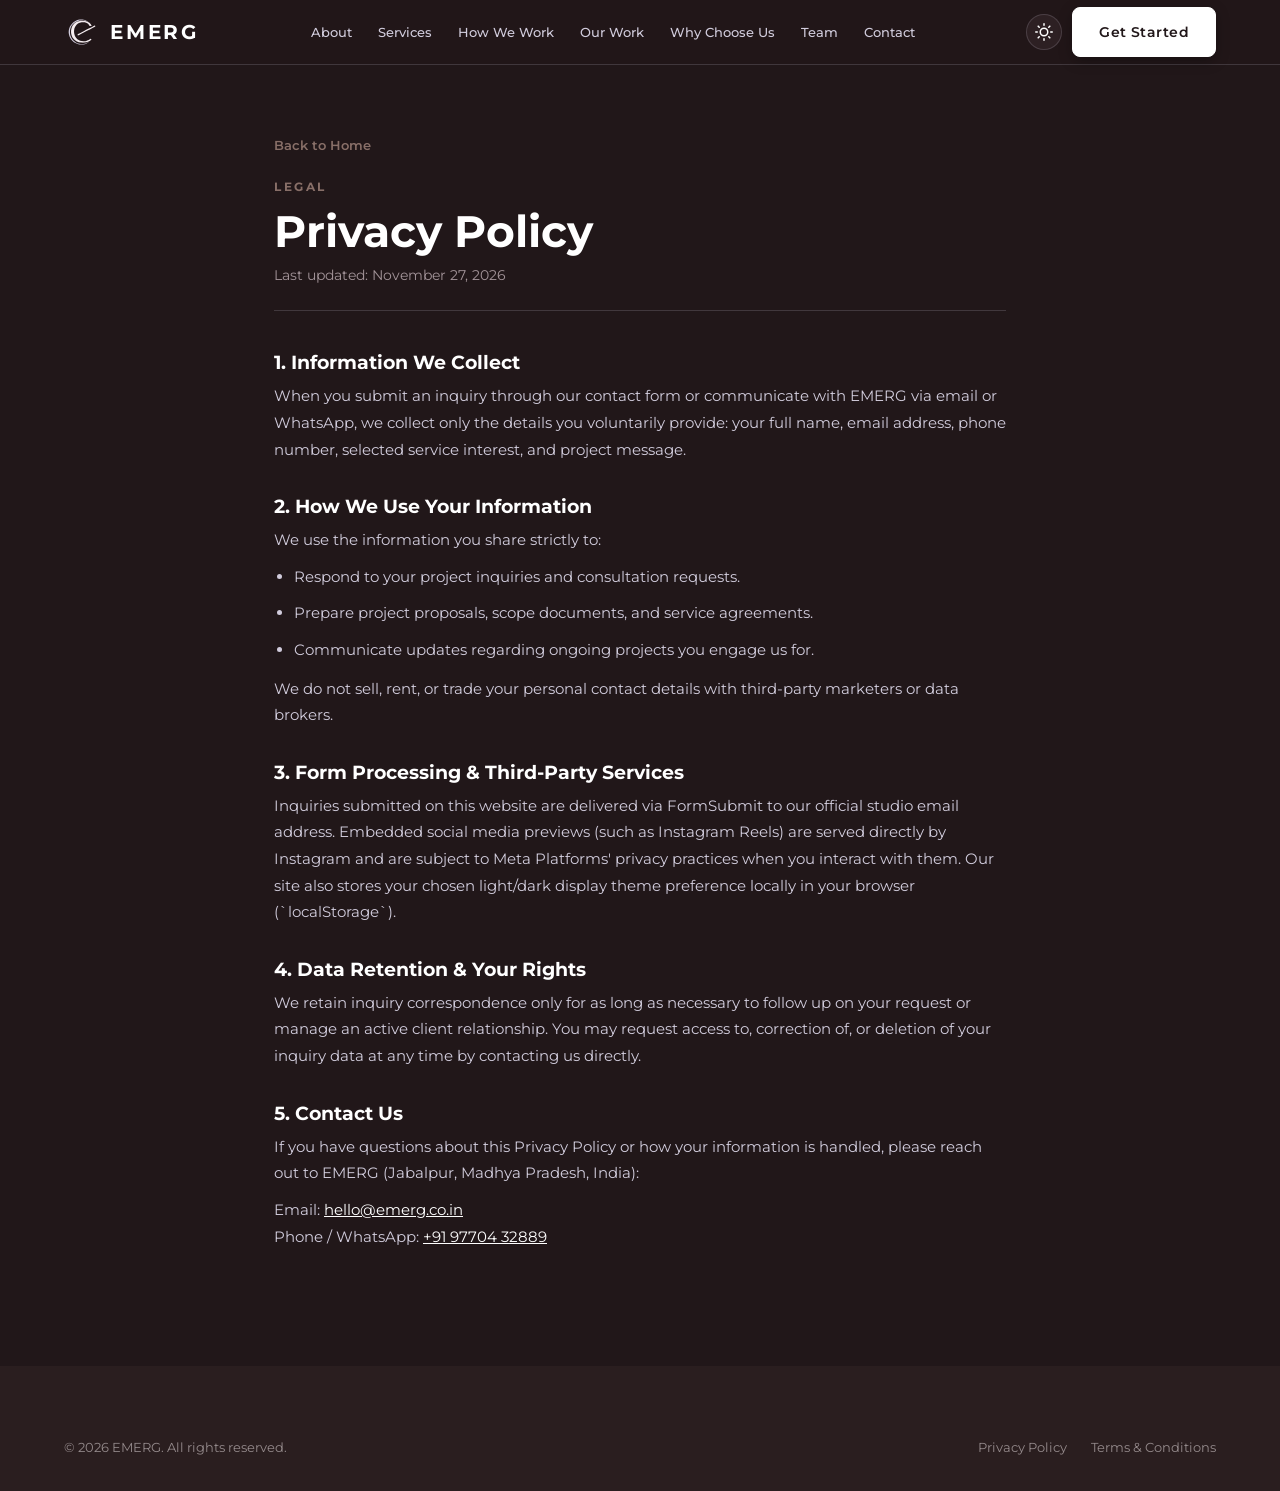
==== public/privacy-policy.html @ 99ad4703 "Initial commit from v0 V0-Chat-Id: gDBLKp4DsGs" ====
<!doctype html>
<html lang="en" data-theme="dark">
  <head>
    <meta charset="UTF-8" />
    <meta name="viewport" content="width=device-width, initial-scale=1.0" />
    <title>Privacy Policy | EMERG</title>
    <meta
      name="description"
      content="Privacy Policy for EMERG Digital Marketing, Web Development, and AI Automation Studio."
    />
    <link rel="icon" href="favicon.ico" sizes="any" />
    <link rel="icon" href="assets/favicon.svg" type="image/svg+xml" />
    <link rel="icon" type="image/png" sizes="32x32" href="assets/favicon-32.png" />
    <link rel="icon" type="image/png" sizes="16x16" href="assets/favicon-16.png" />
    <link rel="apple-touch-icon" sizes="180x180" href="assets/apple-touch-icon.png" />
    <link rel="manifest" href="assets/site.webmanifest" />
    <link rel="preconnect" href="https://fonts.googleapis.com" />
    <link rel="preconnect" href="https://fonts.gstatic.com" crossorigin />
    <link
      href="https://fonts.googleapis.com/css2?family=Montserrat:ital,wght@0,300;0,400;0,500;0,600;0,700;0,800;0,900;1,400&display=swap"
      rel="stylesheet"
    />
    <link rel="stylesheet" href="styles.css" />
  </head>
  <body>
    <header id="navbar" role="banner">
      <div class="container">
        <nav class="nav-inner" aria-label="Main navigation">
          <a href="index.html" class="nav-logo" aria-label="EMERG Home">
            <img
              src="assets/monogram-dark.svg"
              alt="EMERG Monogram"
              class="logo-monogram-img"
              width="38"
              height="38"
            />
            <span class="logo-text">EMERG</span>
          </a>

          <ul class="nav-links" role="list">
            <li><a href="index.html#about" class="nav-link">About</a></li>
            <li><a href="index.html#services" class="nav-link">Services</a></li>
            <li><a href="index.html#how-we-work" class="nav-link">How We Work</a></li>
            <li><a href="index.html#work" class="nav-link">Our Work</a></li>
            <li><a href="index.html#why-us" class="nav-link">Why Choose Us</a></li>
            <li><a href="index.html#team" class="nav-link">Team</a></li>
            <li><a href="index.html#contact" class="nav-link">Contact</a></li>
          </ul>

          <div class="nav-actions">
            <button
              class="theme-toggle"
              id="themeToggle"
              aria-label="Switch theme"
              title="Toggle theme"
            >
              <svg class="icon-sun" width="18" height="18" viewBox="0 0 24 24" fill="none" stroke="currentColor" stroke-width="2" stroke-linecap="round" stroke-linejoin="round" aria-hidden="true">
                <circle cx="12" cy="12" r="5" />
                <line x1="12" y1="1" x2="12" y2="3" />
                <line x1="12" y1="21" x2="12" y2="23" />
                <line x1="4.22" y1="4.22" x2="5.64" y2="5.64" />
                <line x1="18.36" y1="18.36" x2="19.78" y2="19.78" />
                <line x1="1" y1="12" x2="3" y2="12" />
                <line x1="21" y1="12" x2="23" y2="12" />
                <line x1="4.22" y1="19.78" x2="5.64" y2="18.36" />
                <line x1="18.36" y1="5.64" x2="19.78" y2="4.22" />
              </svg>
              <svg class="icon-moon" width="18" height="18" viewBox="0 0 24 24" fill="none" stroke="currentColor" stroke-width="2" stroke-linecap="round" stroke-linejoin="round" aria-hidden="true">
                <path d="M21 12.79A9 9 0 1 1 11.21 3 7 7 0 0 0 21 12.79z" />
              </svg>
            </button>
            <a href="index.html#contact" class="btn btn-primary" id="nav-cta">Get Started</a>
            <button class="hamburger" id="hamburger" aria-label="Open navigation menu" aria-expanded="false" aria-controls="mobileNav">
              <span></span><span></span><span></span>
            </button>
          </div>
        </nav>
      </div>
    </header>

    <div class="mobile-nav" id="mobileNav" role="dialog" aria-label="Mobile navigation" aria-modal="true">
      <ul class="mobile-nav-links" role="list">
        <li><a href="index.html#about" class="mobile-nav-link">About</a></li>
        <li><a href="index.html#services" class="mobile-nav-link">Services</a></li>
        <li><a href="index.html#how-we-work" class="mobile-nav-link">How We Work</a></li>
        <li><a href="index.html#work" class="mobile-nav-link">Our Work</a></li>
        <li><a href="index.html#why-us" class="mobile-nav-link">Why Choose Us</a></li>
        <li><a href="index.html#team" class="mobile-nav-link">Team</a></li>
        <li><a href="index.html#contact" class="mobile-nav-link">Contact</a></li>
      </ul>
      <a href="index.html#contact" class="btn btn-primary" style="width: 100%; justify-content: center">Get Started</a>
    </div>

    <main id="main-content" class="legal-page">
      <div class="container legal-container">
        <a href="index.html" class="legal-back-link">Back to Home</a>
        <p class="eyebrow">Legal</p>
        <h1 class="legal-title">Privacy Policy</h1>
        <p class="legal-updated">Last updated: November 27, 2026</p>

        <section class="legal-section">
          <h2>1. Information We Collect</h2>
          <p>
            When you submit an inquiry through our contact form or communicate with EMERG via email or WhatsApp, we collect only the details you voluntarily provide: your full name, email address, phone number, selected service interest, and project message.
          </p>
        </section>

        <section class="legal-section">
          <h2>2. How We Use Your Information</h2>
          <p>We use the information you share strictly to:</p>
          <ul>
            <li>Respond to your project inquiries and consultation requests.</li>
            <li>Prepare project proposals, scope documents, and service agreements.</li>
            <li>Communicate updates regarding ongoing projects you engage us for.</li>
          </ul>
          <p>We do not sell, rent, or trade your personal contact details with third-party marketers or data brokers.</p>
        </section>

        <section class="legal-section">
          <h2>3. Form Processing &amp; Third-Party Services</h2>
          <p>
            Inquiries submitted on this website are delivered via FormSubmit to our official studio email address. Embedded social media previews (such as Instagram Reels) are served directly by Instagram and are subject to Meta Platforms' privacy practices when you interact with them. Our site also stores your chosen light/dark display theme preference locally in your browser (`localStorage`).
          </p>
        </section>

        <section class="legal-section">
          <h2>4. Data Retention &amp; Your Rights</h2>
          <p>
            We retain inquiry correspondence only for as long as necessary to follow up on your request or manage an active client relationship. You may request access to, correction of, or deletion of your inquiry data at any time by contacting us directly.
          </p>
        </section>

        <section class="legal-section">
          <h2>5. Contact Us</h2>
          <p>
            If you have questions about this Privacy Policy or how your information is handled, please reach out to EMERG (Jabalpur, Madhya Pradesh, India):
          </p>
          <p>
            Email: <a href="mailto:hello@emerg.co.in">hello@emerg.co.in</a><br />
            Phone / WhatsApp: <a href="https://wa.me/919770432889" target="_blank" rel="noopener noreferrer">+91 97704 32889</a>
          </p>
        </section>
      </div>
    </main>

    <footer role="contentinfo">
      <div class="container">
        <div class="footer-bottom" style="border-top: none; padding-top: 0;">
          <p class="footer-copyright">&copy; 2026 EMERG. All rights reserved.</p>
          <nav class="footer-legal" aria-label="Legal links">
            <a href="privacy-policy.html">Privacy Policy</a>
            <a href="terms-and-conditions.html">Terms &amp; Conditions</a>
          </nav>
        </div>
      </div>
    </footer>

    <script src="script.js"></script>
  </body>
</html>
---- public/styles.css ----
/* ============================================================
   EMERG - Unfold Possibilities | styles.css
   ============================================================ */

/* ---- Google Fonts ---- */
@import url('https://fonts.googleapis.com/css2?family=Montserrat:ital,wght@0,300;0,400;0,500;0,600;0,700;0,800;0,900;1,300;1,400;1,500;1,600;1,700;1,800;1,900&display=swap');

/* ============================================================
   CSS CUSTOM PROPERTIES - BRAND COLOR SYSTEM
   Midnight Aubergine: #3D2C2E
   Warm Slate:         #886F68
   Deep Slate:         #424C55
   Lilac Mist Accent:  #D1CCDC
   ============================================================ */
:root,
[data-theme="dark"] {
  --font-family:      'Montserrat', sans-serif;
  --bg-primary:       #211719;
  --bg-secondary:     #2D2023;
  --bg-card:          #3D2C2E;
  --bg-card-hover:    #4A373A;
  --text-primary:     #FFFFFF;
  --text-secondary:   #D1CCDC;
  --text-muted:       #A39499;
  --accent-primary:   #D1CCDC;
  --accent-btn-text:  #3D2C2E;
  --accent-secondary: #886F68;
  --lavender:         #D1CCDC;
  --border-subtle:    rgba(209, 204, 220, 0.18);
  --border-strong:    rgba(209, 204, 220, 0.35);
  --shadow-sm:        0 4px 16px rgba(0, 0, 0, 0.35);
  --shadow-md:        0 12px 36px rgba(0, 0, 0, 0.45);
  --shadow-lg:        0 24px 64px rgba(0, 0, 0, 0.55);
  --nav-bg:           rgba(33, 23, 25, 0.94);
  --overlay:          rgba(18, 12, 14, 0.85);
  color-scheme: dark;
}

[data-theme="light"] {
  --font-family:      'Montserrat', sans-serif;
  --bg-primary:       #FFFFFF;
  --bg-secondary:     #F6F4F5;
  --bg-card:          #FFFFFF;
  --bg-card-hover:    #FAF8F9;
  --text-primary:     #3D2C2E;
  --text-secondary:   #424C55;
  --text-muted:       #886F68;
  --accent-primary:   #3D2C2E;
  --accent-btn-text:  #FFFFFF;
  --accent-secondary: #886F68;
  --lavender:         #D1CCDC;
  --border-subtle:    rgba(61, 44, 46, 0.14);
  --border-strong:    rgba(61, 44, 46, 0.28);
  --shadow-sm:        0 4px 14px rgba(61, 44, 46, 0.06);
  --shadow-md:        0 12px 32px rgba(61, 44, 46, 0.1);
  --shadow-lg:        0 24px 60px rgba(61, 44, 46, 0.14);
  --nav-bg:           rgba(255, 255, 255, 0.94);
  --overlay:          rgba(61, 44, 46, 0.72);
  color-scheme: light;
}

/* ============================================================
   RESET & BASE
   ============================================================ */
*, *::before, *::after {
  margin: 0;
  padding: 0;
  box-sizing: border-box;
}

html {
  scroll-behavior: smooth;
  font-size: 16px;
  -webkit-text-size-adjust: 100%;
}

body {
  font-family: 'Montserrat', sans-serif;
  background-color: var(--bg-primary);
  color: var(--text-primary);
  line-height: 1.6;
  transition: background-color 0.3s ease, color 0.3s ease;
  overflow-x: hidden;
}

/* Universal transition for theme swap */
*, *::before, *::after {
  transition: background-color 0.3s ease, border-color 0.3s ease, box-shadow 0.3s ease;
}

/* Don't transition transform/opacity (breaks animations) */
.card, .nav-link, .btn, img {
  transition: background-color 0.3s ease, border-color 0.3s ease,
              box-shadow 0.3s ease, color 0.3s ease,
              transform 0.3s ease, opacity 0.3s ease;
}

a {
  color: inherit;
  text-decoration: none;
}

ul, ol { list-style: none; }
img { display: block; width: 100%; height: auto; }

button, input, textarea, select {
  cursor: pointer;
  font-family: 'Montserrat', sans-serif;
  border: none;
  background: none;
}

:focus-visible {
  outline: 2px solid var(--accent-secondary);
  outline-offset: 3px;
  border-radius: 4px;
}

/* ============================================================
   TYPOGRAPHY
   ============================================================ */
.font-display {
  font-family: 'Montserrat', sans-serif;
}

h1, h2, h3 {
  font-family: 'Montserrat', sans-serif;
  line-height: 1.15;
  font-weight: 700;
}

h4, h5, h6 {
  font-family: 'Montserrat', sans-serif;
  font-weight: 600;
}

.eyebrow {
  font-family: 'Montserrat', sans-serif;
  font-size: 0.72rem;
  font-weight: 700;
  letter-spacing: 0.22em;
  text-transform: uppercase;
  color: var(--accent-secondary);
}

/* Solid Accent Text Utility (No Purple Gradients) */
.gradient-text {
  color: var(--accent-secondary);
  display: inline;
}

[data-theme="dark"] .gradient-text {
  color: var(--accent-primary);
}

.section-title {
  font-size: clamp(2rem, 3.8vw, 3rem);
  font-weight: 700;
  line-height: 1.2;
  letter-spacing: -0.015em;
  color: var(--text-primary);
}

/* ============================================================
   LAYOUT UTILITIES
   ============================================================ */
.container {
  width: 100%;
  max-width: 1200px;
  margin: 0 auto;
  padding: 0 24px;
}

.section-pad {
  padding: 100px 0;
}

.grid-2 { display: grid; grid-template-columns: 1fr 1fr; gap: 60px; align-items: center; }
.grid-4 { display: grid; grid-template-columns: repeat(4, 1fr); gap: 28px; }
.grid-3 { display: grid; grid-template-columns: repeat(3, 1fr); gap: 28px; }
.grid-2-col { display: grid; grid-template-columns: repeat(2, 1fr); gap: 28px; }

.text-center { text-align: center; }

/* ============================================================
   APPLE-STYLE SPRING REVEALS & SMOOTH SCROLL MARGIN
   ============================================================ */
section[id] {
  scroll-margin-top: 76px;
}

.reveal {
  opacity: 0;
  transform: translate3d(0, 22px, 0) scale(0.985);
  transition: opacity 0.65s cubic-bezier(0.16, 1, 0.3, 1),
              transform 0.72s cubic-bezier(0.16, 1, 0.3, 1);
  will-change: opacity, transform;
}

.reveal.visible {
  opacity: 1;
  transform: translate3d(0, 0, 0) scale(1);
}

.reveal-delay-1 { transition-delay: 0.06s; }
.reveal-delay-2 { transition-delay: 0.12s; }
.reveal-delay-3 { transition-delay: 0.18s; }
.reveal-delay-4 { transition-delay: 0.24s; }

/* ============================================================
   BUTTONS - CRISP ARCHITECTURAL RECTANGLES (NO PILLS / NO GRADIENTS)
   ============================================================ */
.btn {
  display: inline-flex;
  align-items: center;
  gap: 10px;
  padding: 13px 26px;
  border-radius: 8px;
  font-family: 'Montserrat', sans-serif;
  font-size: 0.875rem;
  font-weight: 600;
  letter-spacing: 0.03em;
  cursor: pointer;
  transition: background-color 0.2s ease, border-color 0.2s ease, color 0.2s ease, box-shadow 0.2s ease;
  white-space: nowrap;
  position: relative;
}

.btn-primary {
  background-color: #3D2C2E;
  color: #FFFFFF;
  border: 1.5px solid #3D2C2E;
  box-shadow: 0 4px 12px rgba(61, 44, 46, 0.18);
}

.btn-primary:hover {
  background-color: #543E40;
  border-color: #543E40;
  box-shadow: 0 6px 16px rgba(61, 44, 46, 0.24);
}

[data-theme="dark"] .btn-primary {
  background-color: #FFFFFF;
  color: #211719;
  border: 1.5px solid #FFFFFF;
  box-shadow: 0 4px 14px rgba(0, 0, 0, 0.28);
}

[data-theme="dark"] .btn-primary:hover {
  background-color: #E7E3EC;
  border-color: #E7E3EC;
}

.btn-outline {
  background: transparent;
  color: var(--text-primary);
  border: 1.5px solid var(--border-strong);
}

.btn-outline:hover {
  background: var(--bg-card);
  border-color: var(--accent-primary);
  color: var(--text-primary);
}

.btn-ghost {
  background: transparent;
  color: var(--text-primary);
  border: none;
  padding: 10px 20px;
  border-radius: 8px;
}

.btn-ghost:hover {
  background: var(--border-subtle);
}

/* ============================================================
   NAVIGATION
   ============================================================ */
#navbar {
  position: fixed;
  top: 0;
  left: 0;
  right: 0;
  z-index: 1000;
  background: var(--nav-bg);
  backdrop-filter: blur(22px) saturate(160%);
  -webkit-backdrop-filter: blur(22px) saturate(160%);
  border-bottom: 1px solid var(--border-subtle);
  transition: background 0.35s cubic-bezier(0.16, 1, 0.3, 1), box-shadow 0.35s ease, border-color 0.35s ease;
}

#navbar.scrolled {
  box-shadow: var(--shadow-sm);
}

.nav-inner {
  display: flex;
  align-items: center;
  justify-content: space-between;
  height: 64px;
  transition: height 0.3s ease;
}

#navbar.scrolled .nav-inner {
  height: 56px;
}

/* Logo */
.nav-logo {
  display: flex;
  align-items: center;
  gap: 10px;
  text-decoration: none;
  color: var(--text-primary);
  transition: opacity 0.2s ease;
}

.nav-logo:hover {
  opacity: 0.88;
}

.logo-monogram-img {
  width: 36px;
  height: 36px;
  flex-shrink: 0;
  display: block;
  object-fit: contain;
  transition: transform 0.3s ease;
}

.nav-logo:hover .logo-monogram-img {
  transform: scale(1.05);
}

.logo-text {
  font-family: 'Montserrat', sans-serif;
  font-size: 1.25rem;
  font-weight: 700;
  letter-spacing: 0.14em;
  color: var(--text-primary);
  line-height: 1;
  text-transform: uppercase;
}

/* Nav Links */
.nav-links {
  display: flex;
  align-items: center;
  gap: 2px;
}

.nav-link {
  font-size: 0.825rem;
  font-weight: 500;
  color: var(--text-secondary);
  padding: 6px 12px;
  border-radius: 6px;
  position: relative;
  transition: color 0.2s ease;
}

.nav-link::after {
  content: '';
  position: absolute;
  bottom: 2px;
  left: 12px;
  right: 12px;
  height: 1.5px;
  background: var(--accent-secondary);
  transform: scaleX(0);
  transition: transform 0.3s ease;
  transform-origin: left;
}

.nav-link:hover,
.nav-link.active {
  color: var(--text-primary);
}

.nav-link:hover::after,
.nav-link.active::after {
  transform: scaleX(1);
}

/* Nav Actions */
.nav-actions {
  display: flex;
  align-items: center;
  gap: 10px;
}

/* Theme Toggle */
.theme-toggle {
  width: 36px;
  height: 36px;
  border-radius: 50%;
  display: flex;
  align-items: center;
  justify-content: center;
  background: var(--bg-secondary);
  border: 1px solid var(--border-subtle);
  cursor: pointer;
  transition: all 0.3s ease;
  color: var(--text-primary);
  flex-shrink: 0;
}

.theme-toggle:hover {
  background: var(--accent-secondary);
  color: #F5EDF0;
  border-color: var(--accent-secondary);
  transform: rotate(20deg);
}

.theme-toggle svg {
  transition: transform 0.3s ease, opacity 0.3s ease;
}

.icon-sun { display: none; }
.icon-moon { display: block; }

[data-theme="dark"] .icon-sun { display: block; }
[data-theme="dark"] .icon-moon { display: none; }

/* Hamburger */
.hamburger {
  display: none;
  flex-direction: column;
  gap: 5px;
  width: 36px;
  height: 36px;
  align-items: center;
  justify-content: center;
  border-radius: 8px;
  background: none;
  border: none;
  cursor: pointer;
  padding: 4px;
}

.hamburger span {
  display: block;
  width: 22px;
  height: 2px;
  background: var(--text-primary);
  border-radius: 2px;
  transition: all 0.3s ease;
  transform-origin: center;
}

.hamburger.open span:nth-child(1) {
  transform: translateY(7px) rotate(45deg);
}
.hamburger.open span:nth-child(2) {
  opacity: 0;
  transform: scaleX(0);
}
.hamburger.open span:nth-child(3) {
  transform: translateY(-7px) rotate(-45deg);
}

/* Mobile Nav Drawer */
.mobile-nav {
  display: none;
  position: fixed;
  top: 72px;
  left: 0;
  right: 0;
  background: var(--bg-primary);
  border-bottom: 1px solid var(--border-subtle);
  padding: 24px;
  z-index: 999;
  transform: translateY(-10px);
  opacity: 0;
  pointer-events: none;
  transition: all 0.3s ease;
  box-shadow: var(--shadow-md);
}

.mobile-nav.open {
  opacity: 1;
  transform: translateY(0);
  pointer-events: all;
}

.mobile-nav-links {
  display: flex;
  flex-direction: column;
  gap: 4px;
  margin-bottom: 20px;
}

.mobile-nav-link {
  font-size: 1rem;
  font-weight: 500;
  color: var(--text-secondary);
  padding: 12px 16px;
  border-radius: 8px;
  display: block;
  transition: all 0.2s ease;
}

.mobile-nav-link:hover {
  background: var(--bg-secondary);
  color: var(--text-primary);
}

/* ============================================================
   HERO SECTION (RESTORED TO ICONIC SPLIT LAYOUT)
   ============================================================ */
:root {
  --hero-grad-x: 94%;
  --hero-grad-y: 90%;
  --hero-border-blur: 16px;
  --hero-vignette-spread: 54px;
}

#hero {
  min-height: calc(100svh - 64px);
  display: flex;
  align-items: center;
  padding: 100px 0 60px;
  position: relative;
  overflow: hidden;
  background-color: var(--bg-primary);
}

#hero .container {
  max-width: 1280px;
  position: relative;
  z-index: 2;
}

.hero-layout {
  display: grid;
  grid-template-columns: 1fr 1.15fr;
  gap: 48px;
  align-items: center;
  position: relative;
  z-index: 2;
}

.hero-content {
  display: flex;
  flex-direction: column;
  align-items: flex-start;
  text-align: left;
  gap: 20px;
}

.hero-eyebrow {
  display: inline-flex;
  align-items: center;
  justify-content: flex-start;
  gap: 10px;
  flex-wrap: wrap;
}

.eyebrow-pill {
  display: inline-flex;
  align-items: center;
  gap: 8px;
  padding: 6px 12px;
  background: var(--bg-card);
  border: 1px solid var(--border-subtle);
  border-radius: 6px;
  font-size: 0.72rem;
  font-weight: 700;
  letter-spacing: 0.12em;
  text-transform: uppercase;
  color: var(--text-primary);
}

/* Hero Headline */
.hero-headline {
  font-size: clamp(2.1rem, 3.6vw, 3.3rem);
  font-weight: 700;
  color: var(--text-primary);
  line-height: 1.16;
  letter-spacing: -0.015em;
}

.hero-subheadline {
  font-size: 1.02rem;
  color: var(--text-secondary);
  line-height: 1.7;
  max-width: 580px;
}

.hero-pillars {
  display: flex;
  gap: 10px;
  flex-wrap: wrap;
}

.hero-pillar-tag {
  font-size: 0.78rem;
  font-weight: 600;
  letter-spacing: 0.04em;
  padding: 6px 12px;
  border-radius: 6px;
  border: 1px solid var(--border-subtle);
  color: var(--text-secondary);
  background: var(--bg-card);
  transition: border-color 0.2s ease, color 0.2s ease;
}

.hero-pillar-tag:hover {
  border-color: var(--accent-secondary);
  color: var(--accent-secondary);
}

.hero-ctas {
  display: flex;
  gap: 16px;
  align-items: center;
  flex-wrap: wrap;
  margin-top: 6px;
}

/* Hero Visual Photo with Optical Blurred Border & Flexible Ambient Glow */
.hero-visual {
  position: relative;
  width: 100%;
}

.hero-photo-wrap {
  position: relative;
  border-radius: 32px;
  overflow: visible;
  border: none;
  aspect-ratio: 16 / 10;
  width: 100%;
  max-width: 740px;
  margin: 0 auto;
  background: transparent;
  isolation: isolate;
}

.hero-photo-ambient-blur {
  position: absolute;
  inset: -14px;
  border-radius: 42px;
  background: radial-gradient(
    ellipse var(--hero-grad-x) var(--hero-grad-y) at 50% 50%,
    rgba(136, 111, 104, 0.45) 0%,
    rgba(209, 204, 220, 0.3) 45%,
    rgba(61, 44, 46, 0.25) 70%,
    transparent 100%
  );
  filter: blur(32px);
  z-index: 0;
  pointer-events: none;
  opacity: 0.85;
  transition: opacity 0.5s ease, transform 0.5s ease;
}

[data-theme="dark"] .hero-photo-ambient-blur {
  background: radial-gradient(
    ellipse var(--hero-grad-x) var(--hero-grad-y) at 50% 50%,
    rgba(209, 204, 220, 0.25) 0%,
    rgba(136, 111, 104, 0.42) 50%,
    rgba(61, 44, 46, 0.7) 80%,
    transparent 100%
  );
  opacity: 0.95;
}

.hero-photo {
  position: relative;
  z-index: 1;
  display: block;
  width: 100%;
  height: 100%;
  object-fit: cover;
  object-position: center;
  border-radius: 28px;
  transition: transform 0.7s cubic-bezier(0.2, 0.8, 0.2, 1);
  -webkit-mask-image: radial-gradient(
    ellipse var(--hero-grad-x) var(--hero-grad-y) at 50% 50%,
    #000 64%,
    rgba(0, 0, 0, 0.82) 76%,
    rgba(0, 0, 0, 0.25) 90%,
    transparent 100%
  );
  mask-image: radial-gradient(
    ellipse var(--hero-grad-x) var(--hero-grad-y) at 50% 50%,
    #000 64%,
    rgba(0, 0, 0, 0.82) 76%,
    rgba(0, 0, 0, 0.25) 90%,
    transparent 100%
  );
}

.hero-photo-blur-border {
  position: absolute;
  inset: 0;
  border-radius: 28px;
  z-index: 2;
  pointer-events: none;
  backdrop-filter: blur(var(--hero-border-blur));
  -webkit-backdrop-filter: blur(var(--hero-border-blur));
  -webkit-mask-image: radial-gradient(
    ellipse var(--hero-grad-x) var(--hero-grad-y) at 50% 50%,
    transparent 55%,
    rgba(0, 0, 0, 0.6) 76%,
    #000 100%
  );
  mask-image: radial-gradient(
    ellipse var(--hero-grad-x) var(--hero-grad-y) at 50% 50%,
    transparent 55%,
    rgba(0, 0, 0, 0.6) 76%,
    #000 100%
  );
  box-shadow: inset 0 0 var(--hero-vignette-spread) 22px var(--bg-primary);
  transition: box-shadow 0.4s ease;
}

.hero-photo-wrap:hover .hero-photo {
  transform: scale(1.03);
}

.hero-photo-wrap:hover .hero-photo-ambient-blur {
  opacity: 1;
  transform: scale(1.04);
}

/* ============================================================
   STUDIO GALLERY CAROUSEL (Real Photos from assets/)
   ============================================================ */
.gallery-carousel-section {
  padding: 64px 0 80px;
  background: var(--bg-secondary);
  border-top: 1px solid var(--border-subtle);
  border-bottom: 1px solid var(--border-subtle);
  position: relative;
  overflow: hidden;
}

.gallery-carousel-wrap {
  position: relative;
  max-width: 1400px;
  margin: 0 auto;
  padding: 0 32px;
  display: flex;
  align-items: center;
}

.gallery-track-container {
  overflow-x: auto;
  scroll-behavior: smooth;
  scroll-snap-type: x mandatory;
  -webkit-overflow-scrolling: touch;
  scrollbar-width: none;
  width: 100%;
  padding: 20px 0;
}

.gallery-track-container::-webkit-scrollbar {
  display: none;
}

.gallery-track {
  display: flex;
  gap: 24px;
  width: max-content;
  padding: 0 8px;
}

.gallery-slide {
  flex: 0 0 auto;
  width: clamp(280px, 34vw, 440px);
  scroll-snap-align: center;
}

.gallery-card {
  position: relative;
  aspect-ratio: 16 / 10;
  border-radius: 20px;
  overflow: hidden;
  background: var(--bg-card);
  border: 1px solid var(--border-subtle);
  box-shadow: var(--shadow-md);
  transition: transform 0.4s cubic-bezier(0.2, 0.8, 0.2, 1), box-shadow 0.4s ease, border-color 0.3s ease;
  cursor: pointer;
}

.gallery-card:hover {
  transform: translateY(-8px);
  box-shadow: var(--shadow-lg);
  border-color: var(--accent-secondary);
}

.gallery-img {
  width: 100%;
  height: 100%;
  object-fit: cover;
  object-position: center;
  display: block;
  transition: transform 0.6s cubic-bezier(0.2, 0.8, 0.2, 1);
}

.gallery-card:hover .gallery-img {
  transform: scale(1.06);
}

.gallery-card-overlay {
  position: absolute;
  inset: 0;
  background: linear-gradient(to top, rgba(33, 23, 25, 0.88) 0%, rgba(33, 23, 25, 0.25) 50%, transparent 100%);
  display: flex;
  flex-direction: column;
  justify-content: flex-end;
  padding: 24px;
  gap: 6px;
  transition: opacity 0.3s ease;
}

.gallery-badge {
  display: inline-block;
  align-self: flex-start;
  font-size: 0.68rem;
  font-weight: 700;
  letter-spacing: 0.12em;
  text-transform: uppercase;
  color: var(--lavender);
  background: rgba(33, 23, 25, 0.72);
  padding: 4px 10px;
  border-radius: 6px;
  border: 1px solid rgba(209, 204, 220, 0.25);
  backdrop-filter: blur(8px);
}

.gallery-card-title {
  font-size: 1.15rem;
  font-weight: 700;
  color: #FFFFFF;
  line-height: 1.3;
  margin: 0;
}

.gallery-nav-btn {
  position: absolute;
  top: 50%;
  transform: translateY(-50%);
  z-index: 10;
  width: 46px;
  height: 46px;
  border-radius: 50%;
  background: var(--bg-card);
  border: 1px solid var(--border-subtle);
  color: var(--text-primary);
  display: flex;
  align-items: center;
  justify-content: center;
  cursor: pointer;
  box-shadow: var(--shadow-md);
  transition: all 0.3s ease;
}

.gallery-nav-btn:hover {
  background: var(--accent-secondary);
  color: #FFFFFF;
  border-color: var(--accent-secondary);
  transform: translateY(-50%) scale(1.08);
}

.gallery-prev { left: 8px; }
.gallery-next { right: 8px; }

.gallery-dots {
  display: flex;
  align-items: center;
  justify-content: center;
  gap: 10px;
  margin-top: 24px;
}

.gallery-dot {
  width: 10px;
  height: 10px;
  border-radius: 50%;
  background: var(--border-subtle);
  border: none;
  padding: 0;
  cursor: pointer;
  transition: all 0.3s ease;
}

.gallery-dot.active {
  width: 28px;
  border-radius: 10px;
  background: var(--accent-secondary);
}

/* ============================================================
   SECTION HEADERS
   ============================================================ */
.section-header {
  margin-bottom: 64px;
}

.section-header .eyebrow { margin-bottom: 12px; }

.section-title {
  font-size: clamp(2.2rem, 4vw, 3.5rem);
  font-weight: 600;
  color: var(--text-primary);
  line-height: 1.1;
  letter-spacing: -0.02em;
}

.section-subtitle {
  margin-top: 16px;
  font-size: 1rem;
  color: var(--text-secondary);
  line-height: 1.7;
  max-width: 560px;
}

.section-header.text-center .section-subtitle {
  margin-left: auto;
  margin-right: auto;
}

/* ============================================================
   ABOUT SECTION
   ============================================================ */
#about {
  background: var(--bg-secondary);
}

.about-layout {
  display: grid;
  grid-template-columns: 1fr 1fr;
  gap: 80px;
  align-items: start;
}

.about-story {
  display: flex;
  flex-direction: column;
  gap: 24px;
}

.about-story p {
  font-size: 1.0625rem;
  color: var(--text-secondary);
  line-height: 1.8;
}

.about-story .lead {
  font-family: 'Montserrat', sans-serif;
  font-size: 1.5rem;
  font-weight: 500;
  color: var(--text-primary);
  line-height: 1.4;
}

.about-quote {
  margin-top: 8px;
  padding: 24px 28px;
  border-left: 3px solid var(--accent-secondary);
  background: var(--bg-card);
  border-radius: 0 12px 12px 0;
}

.about-quote blockquote {
  font-family: 'Montserrat', sans-serif;
  font-size: 1.25rem;
  font-weight: 500;
  font-style: italic;
  color: var(--text-primary);
  line-height: 1.5;
}

.about-quote cite {
  display: block;
  margin-top: 8px;
  font-size: 0.8rem;
  font-weight: 600;
  color: var(--accent-secondary);
  letter-spacing: 0.08em;
  font-style: normal;
  text-transform: uppercase;
}

.pillars-grid {
  display: grid;
  grid-template-columns: 1fr 1fr;
  gap: 20px;
}

.pillar-card {
  background: var(--bg-card);
  border: 1px solid var(--border-subtle);
  border-radius: 16px;
  padding: 28px;
  position: relative;
  overflow: hidden;
  transition: transform 0.3s ease, box-shadow 0.3s ease;
}

.pillar-card::before {
  content: '';
  position: absolute;
  top: 0;
  left: 0;
  right: 0;
  height: 2px;
  background: linear-gradient(90deg, var(--accent-secondary), transparent);
  opacity: 0;
  transition: opacity 0.3s ease;
}

.pillar-card:hover {
  transform: translateY(-4px);
  box-shadow: var(--shadow-md);
}

.pillar-card:hover::before { opacity: 1; }

.pillar-number {
  font-family: 'Montserrat', sans-serif;
  font-size: 3rem;
  font-weight: 700;
  color: var(--border-subtle);
  line-height: 1;
  margin-bottom: 8px;
}

.pillar-name {
  font-family: 'Montserrat', sans-serif;
  font-size: 1.5rem;
  font-weight: 600;
  color: var(--text-primary);
  margin-bottom: 8px;
}

.pillar-desc {
  font-size: 0.875rem;
  color: var(--text-secondary);
  line-height: 1.6;
}

/* ============================================================
   SERVICES SECTION
   ============================================================ */
#services {
  background: var(--bg-primary);
}

.services-grid {
  display: grid;
  grid-template-columns: repeat(2, 1fr);
  gap: 28px;
}

.service-card {
  background: var(--bg-card);
  border: 1px solid var(--border-subtle);
  border-radius: 20px;
  padding: 40px;
  display: flex;
  flex-direction: column;
  gap: 20px;
  position: relative;
  overflow: hidden;
  transition: transform 0.3s ease, box-shadow 0.3s ease;
  cursor: default;
}

.service-card::after {
  content: '';
  position: absolute;
  bottom: 0;
  left: 0;
  right: 0;
  height: 0;
  background: linear-gradient(to top, rgba(136, 111, 104, 0.06), transparent);
  transition: height 0.4s ease;
}

.service-card:hover {
  transform: translateY(-6px);
  box-shadow: var(--shadow-lg);
}

.service-card:hover::after { height: 100%; }

.service-icon-wrap {
  width: 56px;
  height: 56px;
  border-radius: 14px;
  background: var(--bg-secondary);
  border: 1px solid var(--border-subtle);
  display: flex;
  align-items: center;
  justify-content: center;
  transition: background 0.3s ease, transform 0.3s ease;
}

.service-card:hover .service-icon-wrap {
  background: var(--accent-secondary);
  transform: scale(1.05) rotate(-3deg);
}

.service-card:hover .service-icon-wrap svg {
  stroke: #F5EDF0;
}

.service-icon-wrap svg {
  width: 26px;
  height: 26px;
  stroke: var(--accent-secondary);
  fill: none;
  stroke-width: 1.8;
  stroke-linecap: round;
  stroke-linejoin: round;
  transition: stroke 0.3s ease;
}

.service-name {
  font-family: 'Montserrat', sans-serif;
  font-size: 1.75rem;
  font-weight: 600;
  color: var(--text-primary);
  line-height: 1.2;
}

.service-desc {
  font-size: 0.9375rem;
  color: var(--text-secondary);
  line-height: 1.7;
}

.service-deliverables {
  display: flex;
  flex-direction: column;
  gap: 8px;
  margin-top: 4px;
}

.deliverable {
  display: flex;
  align-items: center;
  gap: 10px;
  font-size: 0.84rem;
  color: var(--text-secondary);
  font-weight: 500;
}

.deliverable::before {
  content: '';
  width: 5px;
  height: 5px;
  border-radius: 50%;
  background: var(--accent-secondary);
  flex-shrink: 0;
}

/* ============================================================
   HOW WE WORK + OUR APPROACH
   ============================================================ */
#how-we-work {
  background: var(--bg-primary);
  position: relative;
}

/* 5 Steps Grid */
.steps-grid {
  display: grid;
  grid-template-columns: repeat(5, 1fr);
  gap: 20px;
  margin-bottom: 32px;
}

.step-card {
  background: var(--bg-card);
  border: 1px solid var(--border-subtle);
  border-radius: 20px;
  padding: 32px 24px;
  display: flex;
  flex-direction: column;
  gap: 14px;
  position: relative;
  transition: transform 0.3s ease, box-shadow 0.3s ease, border-color 0.3s ease;
}

.step-card:hover {
  transform: translateY(-6px);
  box-shadow: var(--shadow-md);
  border-color: var(--accent-secondary);
}

.step-num {
  font-family: 'Montserrat', sans-serif;
  font-size: 0.95rem;
  font-weight: 700;
  letter-spacing: 0.1em;
  color: var(--accent-secondary);
  display: inline-flex;
  align-items: center;
  justify-content: center;
  width: 42px;
  height: 42px;
  border-radius: 12px;
  background: rgba(209, 204, 220, 0.25);
  border: 1px solid var(--border-subtle);
  margin-bottom: 4px;
}

[data-theme="dark"] .step-num {
  background: rgba(209, 204, 220, 0.1);
  color: var(--accent-primary);
}

.step-title {
  font-family: 'Montserrat', sans-serif;
  font-size: 1.55rem;
  font-weight: 600;
  color: var(--text-primary);
  line-height: 1.2;
  margin: 0;
}

.step-desc {
  font-size: 0.88rem;
  line-height: 1.65;
  color: var(--text-secondary);
  margin: 0;
}

/* Result Tagline Banner */
.steps-tagline {
  display: flex;
  align-items: center;
  justify-content: center;
  gap: 16px;
  font-family: 'Montserrat', sans-serif;
  font-size: 0.92rem;
  letter-spacing: 0.18em;
  text-transform: uppercase;
  color: var(--accent-secondary);
  font-weight: 600;
  margin: 12px auto 80px;
  padding: 12px 24px;
  border-radius: 8px;
  background: var(--bg-secondary);
  border: 1px solid var(--border-subtle);
  width: fit-content;
}

[data-theme="dark"] .steps-tagline {
  background: rgba(66, 76, 85, 0.35);
  color: var(--accent-primary);
}

.tagline-dot {
  width: 5px;
  height: 5px;
  border-radius: 50%;
  background: var(--accent-secondary);
}

[data-theme="dark"] .tagline-dot {
  background: var(--accent-primary);
}

/* Part 2: Our Approach Wrapper */
.approach-wrapper {
  background: var(--bg-card);
  border: 1.5px solid var(--border-subtle);
  border-radius: 16px;
  padding: 64px 56px;
  box-shadow: var(--shadow-sm);
  position: relative;
  overflow: hidden;
}

.approach-wrapper::before {
  content: '';
  position: absolute;
  top: 0;
  left: 0;
  width: 100%;
  height: 3px;
  background: var(--accent-secondary);
}

.approach-grid {
  display: grid;
  grid-template-columns: 1fr 1.15fr;
  gap: 64px;
  align-items: center;
}

.approach-left {
  display: flex;
  flex-direction: column;
  align-items: flex-start;
}

.approach-title {
  font-family: 'Montserrat', sans-serif;
  font-size: clamp(2.1rem, 3.8vw, 3rem);
  line-height: 1.15;
  color: var(--text-primary);
  margin: 16px 0 28px;
  font-weight: 600;
}

.approach-location-badge {
  display: inline-flex;
  align-items: center;
  gap: 10px;
  padding: 10px 18px;
  border-radius: 6px;
  background: rgba(136, 111, 104, 0.1);
  border: 1px solid rgba(136, 111, 104, 0.3);
  color: var(--text-primary);
  font-size: 0.9rem;
  font-weight: 500;
  letter-spacing: 0.02em;
}

.approach-location-badge svg {
  color: var(--accent-secondary);
  flex-shrink: 0;
}

[data-theme="dark"] .approach-location-badge {
  background: rgba(209, 204, 220, 0.08);
  border-color: rgba(209, 204, 220, 0.2);
}

.approach-right {
  display: flex;
  flex-direction: column;
}

.approach-text {
  font-size: 1.02rem;
  line-height: 1.8;
  color: var(--text-secondary);
  margin-bottom: 16px;
}

.approach-callout {
  margin-top: 16px;
  padding: 22px 26px;
  border-left: 3.5px solid var(--accent-secondary);
  background: rgba(209, 204, 220, 0.18);
  border-radius: 0 16px 16px 0;
  display: flex;
  align-items: flex-start;
  gap: 14px;
}

[data-theme="dark"] .approach-callout {
  background: rgba(66, 76, 85, 0.35);
  border-left-color: var(--accent-primary);
}

.callout-quote-mark {
  font-family: 'Montserrat', sans-serif;
  font-size: 2.2rem;
  line-height: 1;
  color: var(--accent-secondary);
  font-style: italic;
  font-weight: 700;
}

[data-theme="dark"] .callout-quote-mark {
  color: var(--accent-primary);
}

.callout-statement {
  font-family: 'Montserrat', sans-serif;
  font-size: 1.35rem;
  font-style: italic;
  font-weight: 600;
  color: var(--text-primary);
  margin: 0;
  line-height: 1.45;
}

/* Responsive adjustments */
@media (max-width: 1080px) {
  .steps-grid {
    grid-template-columns: repeat(3, 1fr);
  }
  .approach-grid {
    grid-template-columns: 1fr;
    gap: 40px;
  }
}

@media (max-width: 768px) {
  .steps-grid {
    grid-template-columns: 1fr;
    gap: 16px;
  }
  .approach-wrapper {
    padding: 40px 28px;
    border-radius: 20px;
  }
  .steps-tagline {
    font-size: 0.8rem;
    padding: 10px 18px;
    letter-spacing: 0.1em;
  }
}

/* ============================================================
   WHY CHOOSE US + PORTFOLIO
   ============================================================ */
#why-us {
  background: var(--bg-secondary);
}

.why-grid {
  display: grid;
  grid-template-columns: repeat(2, 1fr);
  gap: 24px;
  margin-bottom: 100px;
}

.why-card {
  background: var(--bg-card);
  border: 1px solid var(--border-subtle);
  border-radius: 16px;
  padding: 32px;
  display: flex;
  gap: 20px;
  align-items: flex-start;
  transition: transform 0.3s ease, box-shadow 0.3s ease;
}

.why-card:hover {
  transform: translateY(-4px);
  box-shadow: var(--shadow-md);
}

.why-icon {
  width: 48px;
  height: 48px;
  border-radius: 12px;
  background: var(--bg-secondary);
  border: 1px solid var(--border-subtle);
  display: flex;
  align-items: center;
  justify-content: center;
  flex-shrink: 0;
}

.why-icon svg {
  width: 22px;
  height: 22px;
  stroke: var(--accent-secondary);
  fill: none;
  stroke-width: 1.8;
  stroke-linecap: round;
  stroke-linejoin: round;
}

.why-content h4 {
  font-size: 1rem;
  font-weight: 700;
  color: var(--text-primary);
  margin-bottom: 8px;
}

.why-content p {
  font-size: 0.875rem;
  color: var(--text-secondary);
  line-height: 1.65;
}

/* ---- Portfolio Sub-section ---- */
.portfolio-header {
  display: flex;
  align-items: flex-end;
  justify-content: space-between;
  margin-bottom: 36px;
  flex-wrap: wrap;
  gap: 20px;
}

.portfolio-title {
  font-size: clamp(2rem, 3.5vw, 3rem);
  font-weight: 600;
  color: var(--text-primary);
  line-height: 1.1;
}

/* Category Filters */
.portfolio-filters {
  display: flex;
  gap: 8px;
  flex-wrap: wrap;
}

.filter-btn {
  font-size: 0.8rem;
  font-weight: 600;
  letter-spacing: 0.04em;
  padding: 8px 18px;
  border-radius: 6px;
  border: 1.5px solid var(--border-subtle);
  background: transparent;
  color: var(--text-secondary);
  cursor: pointer;
  transition: all 0.2s ease;
}

.filter-btn:hover {
  border-color: var(--accent-secondary);
  color: var(--accent-secondary);
}

.filter-btn.active {
  background: var(--accent-primary);
  color: var(--accent-btn-text);
  border-color: var(--accent-primary);
}

/* ============================================================
   PORTFOLIO CARDS - STUDIO SHOWCASE PHOTOGRAPHY
   ============================================================ */
.portfolio-grid {
  display: grid;
  grid-template-columns: repeat(2, 1fr);
  gap: 32px;
}

.project-card {
  position: relative;
  min-height: 440px;
  border-radius: 24px;
  overflow: hidden;
  border: 1px solid var(--border-subtle);
  cursor: pointer;
  display: flex;
  flex-direction: column;
  transition: transform 0.4s cubic-bezier(0.2, 0.8, 0.2, 1), box-shadow 0.4s ease, border-color 0.3s ease;
  background: var(--bg-card);
  isolation: isolate;
}

.project-card.hidden {
  display: none;
}

.project-card:hover {
  transform: translateY(-8px);
  box-shadow: 0 24px 50px -12px rgba(61, 44, 46, 0.38);
  border-color: rgba(209, 204, 220, 0.6);
}

.project-card-bg-wrap {
  position: absolute;
  inset: 0;
  z-index: 0;
  overflow: hidden;
}

.project-card-bg-img {
  width: 100%;
  height: 100%;
  object-fit: cover;
  object-position: center;
  transition: transform 0.7s cubic-bezier(0.2, 0.8, 0.2, 1);
}

.project-card:hover .project-card-bg-img {
  transform: scale(1.06);
}

.project-card-scrim {
  position: absolute;
  inset: 0;
  background: linear-gradient(
    180deg,
    rgba(61, 44, 46, 0.32) 0%,
    rgba(61, 44, 46, 0.68) 45%,
    rgba(61, 44, 46, 0.95) 100%
  );
  transition: opacity 0.4s ease;
}

.project-card:hover .project-card-scrim {
  opacity: 0.92;
}

.project-card-inner {
  position: relative;
  z-index: 1;
  padding: 32px;
  display: flex;
  flex-direction: column;
  justify-content: space-between;
  height: 100%;
  min-height: 440px;
  gap: 28px;
}

.project-card-top {
  display: flex;
  align-items: center;
  justify-content: space-between;
}

.project-card .project-tag {
  display: inline-flex;
  align-items: center;
  gap: 8px;
  padding: 6px 12px;
  background: rgba(33, 23, 25, 0.72);
  border: 1px solid rgba(245, 237, 240, 0.3);
  border-radius: 6px;
  font-size: 0.72rem;
  font-weight: 700;
  letter-spacing: 0.14em;
  text-transform: uppercase;
  color: #F5EDF0;
}

.project-view-badge {
  display: inline-flex;
  align-items: center;
  gap: 6px;
  font-size: 0.75rem;
  font-weight: 600;
  color: #F5EDF0;
  background: rgba(33, 23, 25, 0.65);
  padding: 6px 12px;
  border-radius: 6px;
  border: 1px solid rgba(245, 237, 240, 0.25);
  transition: background-color 0.2s ease;
}

.project-card:hover .project-view-badge {
  background: var(--accent-secondary);
  color: #F5EDF0;
  border-color: transparent;
  transform: translateX(3px);
}

.project-card-bottom {
  display: flex;
  flex-direction: column;
  gap: 12px;
}

.project-card .project-name {
  font-family: 'Montserrat', sans-serif;
  font-size: 1.85rem;
  font-weight: 600;
  color: #F5EDF0;
  line-height: 1.2;
}

.project-card .project-outcome {
  font-size: 0.92rem;
  color: #D1CCDC;
  line-height: 1.6;
}

.project-result-pill {
  display: inline-flex;
  align-items: center;
  gap: 8px;
  margin-top: 6px;
  padding: 8px 16px;
  background: rgba(245, 237, 240, 0.12);
  backdrop-filter: blur(12px);
  -webkit-backdrop-filter: blur(12px);
  border: 1px solid rgba(245, 237, 240, 0.2);
  border-radius: 12px;
  width: fit-content;
}

.project-result-pill .result-indicator {
  width: 6px;
  height: 6px;
  border-radius: 50%;
  background: #D1CCDC;
  box-shadow: 0 0 8px #D1CCDC;
}

.project-result-pill .project-result {
  font-size: 0.84rem;
  font-weight: 700;
  color: #F5EDF0;
  letter-spacing: 0.02em;
}

/* ============================================================
   INSTAGRAM REELS & MOTION SHOWCASE
   ============================================================ */
.reels-showcase-wrap {
  margin-top: 80px;
  padding-top: 64px;
  border-top: 1px solid var(--border-subtle);
}

.reels-showcase-header {
  display: flex;
  align-items: flex-end;
  justify-content: space-between;
  margin-bottom: 40px;
  gap: 24px;
  flex-wrap: wrap;
}

.reels-insta-badge {
  display: inline-flex;
  align-items: center;
  gap: 8px;
  padding: 6px 12px;
  border-radius: 6px;
  background: var(--bg-card);
  border: 1px solid var(--border-subtle);
  font-size: 0.75rem;
  font-weight: 700;
  letter-spacing: 0.1em;
  text-transform: uppercase;
  color: var(--text-primary);
  margin-bottom: 12px;
}

.reels-insta-badge svg {
  color: var(--accent-secondary);
}

.reels-title {
  font-family: 'Montserrat', sans-serif;
  font-size: clamp(2rem, 3.5vw, 2.75rem);
  font-weight: 600;
  color: var(--text-primary);
  line-height: 1.15;
}

.reels-subtitle {
  font-size: 0.95rem;
  color: var(--text-secondary);
  max-width: 540px;
  margin-top: 8px;
  line-height: 1.6;
}

.reels-follow-btn {
  display: inline-flex;
  align-items: center;
  gap: 8px;
}

.reels-grid {
  display: grid;
  grid-template-columns: repeat(3, 1fr);
  gap: 28px;
}

.reels-grid-single {
  grid-template-columns: minmax(0, 380px);
  justify-content: center;
}

.reel-card {
  display: flex;
  flex-direction: column;
  position: relative;
  background: #110e0f;
  border-radius: 16px;
  overflow: hidden;
  box-shadow: var(--shadow-md);
  border: 1.5px solid var(--border-subtle);
  max-width: 380px;
  width: 100%;
  height: 640px;
  margin: 0 auto;
  transition: border-color 0.25s ease, box-shadow 0.25s ease;
}

.reel-card:hover {
  box-shadow: var(--shadow-lg);
  border-color: var(--accent-secondary);
}

.reel-card-topbar {
  display: flex;
  align-items: center;
  justify-content: space-between;
  padding: 12px 16px;
  background: rgba(25, 20, 22, 0.94);
  border-bottom: 1px solid rgba(255, 255, 255, 0.08);
  z-index: 3;
  flex-shrink: 0;
}

.reel-creator {
  display: flex;
  align-items: center;
  gap: 10px;
}

.reel-avatar-ring {
  width: 36px;
  height: 36px;
  border-radius: 50%;
  padding: 2px;
  background: var(--accent-secondary);
  display: flex;
  align-items: center;
  justify-content: center;
}

.reel-avatar-img {
  width: 100%;
  height: 100%;
  border-radius: 50%;
  object-fit: cover;
  background: #3D2C2E;
}

.reel-creator-meta {
  display: flex;
  flex-direction: column;
}

.reel-handle {
  font-size: 0.82rem;
  font-weight: 700;
  color: #fff;
  letter-spacing: 0.02em;
}

.reel-tagline {
  font-size: 0.68rem;
  color: rgba(255, 255, 255, 0.7);
}

.reel-top-link {
  width: 32px;
  height: 32px;
  border-radius: 6px;
  background: rgba(0, 0, 0, 0.5);
  border: 1px solid rgba(255, 255, 255, 0.2);
  color: #fff;
  display: flex;
  align-items: center;
  justify-content: center;
  text-decoration: none;
  transition: all 0.2s ease;
}

.reel-top-link:hover {
  background: #886F68;
  border-color: #886F68;
}

.reel-player-container {
  flex: 1;
  width: 100%;
  position: relative;
  background: #0d0a0b;
  overflow: hidden;
  display: flex;
  align-items: center;
  justify-content: center;
}

.reel-embed-frame {
  width: 100%;
  height: 100%;
  border: none;
  display: block;
  background: #110e0f;
}

.reel-preview-fallback {
  position: absolute;
  inset: 0;
  width: 100%;
  height: 100%;
  display: flex;
  align-items: center;
  justify-content: center;
  overflow: hidden;
  text-decoration: none;
}

.reel-fallback-img {
  width: 100%;
  height: 100%;
  object-fit: cover;
  filter: brightness(0.65);
  transition: transform 0.5s ease;
}

.reel-card:hover .reel-fallback-img {
  transform: scale(1.05);
}

.reel-fallback-overlay {
  position: absolute;
  inset: 0;
  background: linear-gradient(180deg, rgba(0,0,0,0.3) 0%, rgba(0,0,0,0.78) 100%);
  display: flex;
  flex-direction: column;
  align-items: center;
  justify-content: center;
  padding: 24px;
  text-align: center;
  gap: 12px;
}

.reel-fallback-play {
  width: 54px;
  height: 54px;
  border-radius: 50%;
  background: #3D2C2E;
  border: 1px solid rgba(255, 255, 255, 0.25);
  color: #fff;
  display: flex;
  align-items: center;
  justify-content: center;
  padding-left: 4px;
  box-shadow: 0 8px 24px rgba(0, 0, 0, 0.35);
  transition: transform 0.2s ease;
}

.reel-card:hover .reel-fallback-play {
  transform: scale(1.12);
}

.reel-fallback-title {
  color: #fff;
  font-weight: 700;
  font-size: 1rem;
  letter-spacing: 0.02em;
}

.reel-fallback-hint {
  color: rgba(255, 255, 255, 0.72);
  font-size: 0.78rem;
  line-height: 1.45;
  max-width: 240px;
}

.reel-card-footer {
  padding: 10px 14px;
  background: rgba(25, 20, 22, 0.95);
  border-top: 1px solid rgba(255, 255, 255, 0.08);
  display: flex;
  align-items: center;
  justify-content: center;
  flex-shrink: 0;
  z-index: 3;
}

.reel-watch-btn {
  display: inline-flex;
  align-items: center;
  gap: 8px;
  padding: 9px 20px;
  border-radius: 6px;
  background: #3D2C2E;
  border: 1px solid rgba(209, 204, 220, 0.25);
  color: #fff;
  font-size: 0.8rem;
  font-weight: 700;
  letter-spacing: 0.03em;
  text-decoration: none;
  transition: background-color 0.2s ease, border-color 0.2s ease;
}

.reel-watch-btn:hover {
  background: #886F68;
  border-color: #886F68;
  color: #fff;
}

@media (max-width: 900px) {
  .reels-grid {
    grid-template-columns: 1fr;
    max-width: 320px;
    margin: 0 auto;
  }
}
@media (min-width: 601px) and (max-width: 1024px) {
  .reels-grid {
    grid-template-columns: repeat(2, 1fr);
  }
}

/* ============================================================
   LIGHTBOX MODAL
   ============================================================ */
.lightbox-overlay {
  position: fixed;
  inset: 0;
  z-index: 2000;
  background: var(--overlay);
  backdrop-filter: blur(8px);
  display: flex;
  align-items: center;
  justify-content: center;
  padding: 24px;
  opacity: 0;
  pointer-events: none;
  transition: opacity 0.3s ease;
}

.lightbox-overlay.open {
  opacity: 1;
  pointer-events: all;
}

.lightbox-modal {
  background: var(--bg-card);
  border-radius: 24px;
  overflow: hidden;
  max-width: 860px;
  width: 100%;
  display: grid;
  grid-template-columns: 1fr 1fr;
  box-shadow: 0 40px 100px rgba(0,0,0,0.4);
  transform: scale(0.94) translateY(20px);
  transition: transform 0.35s cubic-bezier(0.22, 1, 0.36, 1);
}

.lightbox-overlay.open .lightbox-modal {
  transform: scale(1) translateY(0);
}

.lightbox-img-side {
  aspect-ratio: 1 / 1;
  overflow: hidden;
}

.lightbox-img-side img {
  width: 100%;
  height: 100%;
  object-fit: cover;
}

.lightbox-info-side {
  padding: 40px;
  display: flex;
  flex-direction: column;
  gap: 16px;
  overflow-y: auto;
  max-height: 500px;
}

.lightbox-close {
  position: absolute;
  top: 20px;
  right: 24px;
  width: 40px;
  height: 40px;
  border-radius: 50%;
  background: var(--bg-secondary);
  border: 1px solid var(--border-subtle);
  display: flex;
  align-items: center;
  justify-content: center;
  color: var(--text-primary);
  cursor: pointer;
  transition: all 0.2s ease;
  z-index: 10;
}

.lightbox-close:hover {
  background: var(--accent-secondary);
  color: #F5EDF0;
}

.lightbox-close svg {
  width: 18px;
  height: 18px;
  stroke: currentColor;
  fill: none;
  stroke-width: 2;
  stroke-linecap: round;
}

.lightbox-category {
  font-size: 0.72rem;
  font-weight: 700;
  letter-spacing: 0.18em;
  text-transform: uppercase;
  color: var(--accent-secondary);
}

.lightbox-title {
  font-family: 'Montserrat', sans-serif;
  font-size: 2rem;
  font-weight: 600;
  color: var(--text-primary);
  line-height: 1.2;
}

.lightbox-desc {
  font-size: 0.9375rem;
  color: var(--text-secondary);
  line-height: 1.7;
}

.lightbox-results {
  display: flex;
  flex-direction: column;
  gap: 10px;
  margin-top: 4px;
}

.result-item {
  display: flex;
  align-items: center;
  gap: 10px;
  font-size: 0.875rem;
  color: var(--text-secondary);
  font-weight: 500;
}

.result-item::before {
  content: '✓';
  display: flex;
  align-items: center;
  justify-content: center;
  width: 20px;
  height: 20px;
  border-radius: 50%;
  background: rgba(136, 111, 104, 0.15);
  color: var(--accent-secondary);
  font-size: 0.72rem;
  font-weight: 800;
  flex-shrink: 0;
}

/* ============================================================
   OUR TEAM SECTION
   ============================================================ */
.team-grid {
  display: grid;
  grid-template-columns: repeat(3, 1fr);
  gap: 32px;
}

.team-card {
  background: var(--bg-card);
  border: 1px solid var(--border-subtle);
  border-radius: 24px;
  padding: 32px 24px;
  display: flex;
  flex-direction: column;
  align-items: center;
  text-align: center;
  gap: 18px;
  position: relative;
  transition: transform 0.35s cubic-bezier(0.2, 0.8, 0.2, 1), box-shadow 0.35s ease, border-color 0.3s ease;
  box-shadow: var(--shadow-sm);
}

.team-card:hover {
  transform: translateY(-8px);
  box-shadow: 0 20px 45px -10px rgba(61, 44, 46, 0.25);
  border-color: rgba(209, 204, 220, 0.55);
}

.team-avatar-wrap {
  position: relative;
  display: flex;
  flex-direction: column;
  align-items: center;
}

.team-avatar-ring {
  width: 96px;
  height: 96px;
  border-radius: 50%;
  padding: 3px;
  background: var(--accent-secondary);
  display: flex;
  align-items: center;
  justify-content: center;
  box-shadow: var(--shadow-sm);
}

.team-avatar-inner {
  width: 100%;
  height: 100%;
  border-radius: 50%;
  background: var(--bg-primary);
  display: flex;
  align-items: center;
  justify-content: center;
  border: 2px solid var(--bg-card);
}

.team-initials {
  font-family: 'Montserrat', sans-serif;
  font-size: 1.6rem;
  font-weight: 800;
  letter-spacing: 0.05em;
  color: var(--text-primary);
}

.team-badge {
  position: absolute;
  bottom: -8px;
  background: #3D2C2E;
  color: #FFFFFF;
  font-size: 0.64rem;
  font-weight: 700;
  letter-spacing: 0.08em;
  text-transform: uppercase;
  padding: 3px 10px;
  border-radius: 6px;
  box-shadow: var(--shadow-sm);
  white-space: nowrap;
}

[data-theme="dark"] .team-badge {
  background: #D1CCDC;
  color: #211719;
}

.team-info {
  display: flex;
  flex-direction: column;
  align-items: center;
  gap: 10px;
}

.team-name {
  font-size: 1.25rem;
  font-weight: 700;
  color: var(--text-primary);
  line-height: 1.2;
}

.team-designation {
  font-size: 0.8rem;
  font-weight: 600;
  color: var(--accent-secondary);
  letter-spacing: 0.02em;
}

.team-specialty-tags {
  display: flex;
  flex-wrap: wrap;
  gap: 6px;
  justify-content: center;
  margin: 4px 0 6px;
}

.team-tag {
  font-size: 0.68rem;
  font-weight: 600;
  padding: 3px 8px;
  border-radius: 6px;
  background: var(--bg-secondary);
  color: var(--text-secondary);
  border: 1px solid var(--border-subtle);
}

.team-bio {
  font-size: 0.82rem;
  color: var(--text-secondary);
  line-height: 1.55;
  margin-top: 4px;
}

.team-socials {
  display: flex;
  align-items: center;
  gap: 12px;
  margin-top: 8px;
}

.team-social-link {
  width: 34px;
  height: 34px;
  border-radius: 50%;
  display: flex;
  align-items: center;
  justify-content: center;
  color: var(--text-secondary);
  background: var(--bg-secondary);
  border: 1px solid var(--border-subtle);
  transition: all 0.2s ease;
}

.team-social-link:hover {
  background: var(--accent-primary);
  color: var(--accent-btn-text);
  transform: translateY(-2px);
  border-color: transparent;
}

@media (max-width: 960px) {
  .team-grid {
    grid-template-columns: repeat(auto-fit, minmax(280px, 1fr));
  }
}

@media (max-width: 600px) {
  .team-grid {
    grid-template-columns: 1fr;
    max-width: 380px;
    margin: 0 auto;
  }
}

/* ============================================================
   CONTACT SECTION
   ============================================================ */
#contact {
  background: var(--bg-primary);
}

.contact-layout {
  display: grid;
  grid-template-columns: 1fr 1fr;
  gap: 80px;
  align-items: start;
}

.contact-left {
  display: flex;
  flex-direction: column;
  gap: 32px;
}

.contact-intro {
  font-family: 'Montserrat', sans-serif;
  font-size: clamp(1.75rem, 3vw, 2.5rem);
  font-weight: 600;
  color: var(--text-primary);
  line-height: 1.25;
}

.contact-intro em {
  color: var(--accent-secondary);
  font-style: italic;
}

.contact-desc {
  font-size: 1rem;
  color: var(--text-secondary);
  line-height: 1.75;
}

.contact-details {
  display: flex;
  flex-direction: column;
  gap: 16px;
}

.contact-item {
  display: flex;
  align-items: center;
  gap: 14px;
  padding: 16px 20px;
  background: var(--bg-card);
  border: 1px solid var(--border-subtle);
  border-radius: 12px;
  transition: all 0.2s ease;
}

.contact-item:hover {
  border-color: var(--accent-secondary);
  transform: translateX(4px);
}

.contact-item-icon {
  width: 40px;
  height: 40px;
  border-radius: 10px;
  background: var(--bg-secondary);
  display: flex;
  align-items: center;
  justify-content: center;
  flex-shrink: 0;
}

.contact-item-icon svg {
  width: 20px;
  height: 20px;
  stroke: var(--accent-secondary);
  fill: none;
  stroke-width: 1.8;
  stroke-linecap: round;
  stroke-linejoin: round;
}

.contact-item-content { flex: 1; }

.contact-item-label {
  font-size: 0.72rem;
  font-weight: 700;
  letter-spacing: 0.1em;
  text-transform: uppercase;
  color: var(--accent-secondary);
  margin-bottom: 2px;
}

.contact-item-value {
  font-size: 0.9rem;
  font-weight: 500;
  color: var(--text-primary);
}

/* Contact Form */
.contact-form-wrap {
  background: var(--bg-card);
  border: 1px solid var(--border-subtle);
  border-radius: 24px;
  padding: 44px;
  box-shadow: var(--shadow-md);
}

.form-title {
  font-family: 'Montserrat', sans-serif;
  font-size: 1.75rem;
  font-weight: 600;
  color: var(--text-primary);
  margin-bottom: 28px;
}

.form-grid {
  display: grid;
  grid-template-columns: 1fr 1fr;
  gap: 16px;
}

.form-group {
  display: flex;
  flex-direction: column;
  gap: 6px;
}

.form-group.full-width {
  grid-column: 1 / -1;
}

.form-label {
  font-size: 0.8rem;
  font-weight: 600;
  letter-spacing: 0.06em;
  text-transform: uppercase;
  color: var(--text-secondary);
}

.form-input,
.form-select,
.form-textarea {
  width: 100%;
  padding: 14px 18px;
  background: var(--bg-secondary);
  border: 1.5px solid var(--border-subtle);
  border-radius: 12px;
  color: var(--text-primary);
  font-family: 'Montserrat', sans-serif;
  font-size: 1rem;
  outline: none;
  transition: border-color 0.2s ease, box-shadow 0.2s ease;
  appearance: none;
  -webkit-appearance: none;
}

.form-select {
  background-image: url("data:image/svg+xml,%3Csvg xmlns='http://www.w3.org/2000/svg' width='16' height='16' viewBox='0 0 24 24' fill='none' stroke='%23886F68' stroke-width='2' stroke-linecap='round' stroke-linejoin='round'%3E%3Cpolyline points='6 9 12 15 18 9'/%3E%3C/svg%3E");
  background-repeat: no-repeat;
  background-position: right 16px center;
  padding-right: 44px;
}

.form-textarea {
  min-height: 120px;
  resize: vertical;
}

.form-input:focus,
.form-select:focus,
.form-textarea:focus {
  border-color: var(--accent-secondary);
  box-shadow: 0 0 0 3px rgba(136, 111, 104, 0.12);
}

.form-input::placeholder,
.form-textarea::placeholder {
  color: var(--text-secondary);
  opacity: 0.6;
}

.field-error {
  font-size: 0.78rem;
  color: #c0392b;
  font-weight: 500;
  display: none;
  align-items: center;
  gap: 4px;
}

.field-error.visible { display: flex; }

.form-group.error .form-input,
.form-group.error .form-select,
.form-group.error .form-textarea {
  border-color: #c0392b;
  box-shadow: 0 0 0 3px rgba(192, 57, 43, 0.1);
}

.form-submit {
  margin-top: 20px;
  width: 100%;
  padding: 16px;
  background: var(--accent-primary);
  color: var(--accent-btn-text);
  border: none;
  border-radius: 12px;
  font-family: 'Montserrat', sans-serif;
  font-size: 0.9375rem;
  font-weight: 700;
  letter-spacing: 0.05em;
  cursor: pointer;
  transition: all 0.3s ease;
}

.form-submit:hover {
  background: var(--accent-secondary);
  transform: translateY(-2px);
  box-shadow: var(--shadow-md);
}

/* Success State */
.form-success {
  display: none;
  flex-direction: column;
  align-items: center;
  justify-content: center;
  gap: 16px;
  padding: 40px 20px;
  text-align: center;
  min-height: 280px;
}

.form-success.visible {
  display: flex;
}

.success-icon {
  width: 72px;
  height: 72px;
  border-radius: 50%;
  background: rgba(136, 111, 104, 0.12);
  display: flex;
  align-items: center;
  justify-content: center;
  animation: successPop 0.5s cubic-bezier(0.22, 1, 0.36, 1);
}

@keyframes successPop {
  from { transform: scale(0); opacity: 0; }
  to { transform: scale(1); opacity: 1; }
}

.success-icon svg {
  width: 36px;
  height: 36px;
  stroke: var(--accent-secondary);
  fill: none;
  stroke-width: 2;
  stroke-linecap: round;
  stroke-linejoin: round;
}

.success-title {
  font-family: 'Montserrat', sans-serif;
  font-size: 1.75rem;
  font-weight: 600;
  color: var(--text-primary);
}

.success-desc {
  font-size: 0.9375rem;
  color: var(--text-secondary);
  line-height: 1.7;
  max-width: 320px;
}

/* ============================================================
   FOOTER
   ============================================================ */
footer {
  background: var(--accent-primary);
  color: var(--accent-btn-text);
  padding: 72px 0 32px;
}

[data-theme="dark"] footer {
  background: #2a1e1f;
}

/* Footer text - ensure crisp readability in both modes */
footer,
[data-theme="dark"] footer {
  --footer-text-strong:  rgba(245, 237, 240, 1.00);   /* titles, logo text   */
  --footer-text-body:    rgba(245, 237, 240, 0.85);   /* body, tagline       */
  --footer-text-muted:   rgba(245, 237, 240, 0.65);   /* links, description  */
  --footer-text-subtle:  rgba(245, 237, 240, 0.52);   /* copyright, labels   */
}

.footer-grid {
  display: grid;
  grid-template-columns: 2fr 1fr 1fr;
  gap: 60px;
  margin-bottom: 56px;
}

.footer-brand {
  display: flex;
  flex-direction: column;
  gap: 16px;
}

.footer-logo {
  display: flex;
  align-items: center;
  gap: 14px;
  color: var(--footer-text-strong);
}

.footer-logo-monogram-img {
  width: 52px;
  height: 52px;
  flex-shrink: 0;
  display: block;
  object-fit: contain;
}

.footer-logo-text {
  font-family: 'Montserrat', sans-serif;
  font-size: 1.85rem;
  font-weight: 400;
  letter-spacing: 0.16em;
  color: var(--footer-text-strong);
  line-height: 1;
  text-transform: uppercase;
}

.footer-tagline {
  font-family: 'Montserrat', sans-serif;
  font-size: 1rem;
  font-style: italic;
  color: var(--footer-text-body);
  opacity: 1;
}

.footer-desc {
  font-size: 0.875rem;
  line-height: 1.7;
  color: var(--footer-text-muted);
  opacity: 1;
  max-width: 320px;
}

.social-links {
  display: flex;
  gap: 10px;
  margin-top: 4px;
}

.social-link {
  width: 42px;
  height: 42px;
  border-radius: 12px;
  background: rgba(245, 237, 240, 0.12);
  border: 1px solid rgba(245, 237, 240, 0.2);
  display: flex;
  align-items: center;
  justify-content: center;
  color: #F5EDF0;
  transition: all 0.25s ease;
}

.social-link:hover {
  background: var(--accent-secondary);
  border-color: var(--accent-secondary);
  color: #F5EDF0;
  transform: translateY(-3px);
  box-shadow: 0 4px 12px rgba(0, 0, 0, 0.25);
}

.social-link svg {
  width: 19px;
  height: 19px;
  fill: #F5EDF0;
  transition: fill 0.2s ease, transform 0.2s ease;
}

[data-theme="dark"] .social-link {
  background: rgba(245, 237, 240, 0.14);
  border-color: rgba(209, 204, 220, 0.3);
  color: #F5EDF0;
}

[data-theme="dark"] .social-link svg {
  fill: #F5EDF0;
}

[data-theme="dark"] .social-link:hover {
  background: var(--accent-secondary);
  border-color: var(--accent-secondary);
  color: #F5EDF0;
}

.footer-col-title {
  font-size: 0.72rem;
  font-weight: 700;
  letter-spacing: 0.18em;
  text-transform: uppercase;
  color: var(--footer-text-strong);
  opacity: 1;
  margin-bottom: 20px;
}

.footer-nav-links {
  display: flex;
  flex-direction: column;
  gap: 10px;
}

.footer-nav-link {
  font-size: 0.9rem;
  color: var(--footer-text-muted);
  opacity: 1;
  transition: color 0.2s ease, transform 0.2s ease;
  display: block;
}

.footer-nav-link:hover {
  color: var(--footer-text-strong);
  opacity: 1;
  transform: translateX(4px);
}

.footer-bottom {
  border-top: 1px solid rgba(245, 237, 240, 0.12);
  padding-top: 28px;
  display: flex;
  justify-content: space-between;
  align-items: center;
  flex-wrap: wrap;
  gap: 12px;
}

.footer-copyright {
  font-size: 0.8rem;
  color: var(--footer-text-subtle);
  opacity: 1;
}

.footer-legal {
  display: flex;
  gap: 24px;
}

.footer-legal a {
  font-size: 0.8rem;
  color: var(--footer-text-subtle);
  opacity: 1;
  transition: color 0.2s ease;
}

.footer-legal a:hover { color: var(--footer-text-strong); opacity: 1; }

/* ============================================================
   RESPONSIVE - TABLET (<=900px)
   ============================================================ */
@media (max-width: 900px) {
  .section-pad { padding: 72px 0; }
  .hero-layout {
    grid-template-columns: 1fr;
    gap: 36px;
    text-align: center;
  }
  .hero-content {
    align-items: center;
    text-align: center;
  }
  .hero-eyebrow {
    justify-content: center;
  }
  .hero-pillars {
    justify-content: center;
  }
  .hero-headline { font-size: clamp(1.85rem, 5.5vw, 2.6rem); }
  .hero-subheadline { max-width: 100%; }
  .about-layout { grid-template-columns: 1fr; gap: 48px; }
  .services-grid { grid-template-columns: 1fr; }
  .why-grid { grid-template-columns: 1fr; }
  .portfolio-grid { grid-template-columns: 1fr; }
  .contact-layout { grid-template-columns: 1fr; gap: 48px; }
  .footer-grid { grid-template-columns: 1fr 1fr; }
  .footer-brand { grid-column: 1 / -1; }
  .lightbox-modal { grid-template-columns: 1fr; }
  .lightbox-img-side { aspect-ratio: 16/9; }
}

@media (max-width: 768px) {
  .nav-links { display: none; }
  .nav-actions .btn-primary { display: none; }
  .hamburger { display: flex; }
  .mobile-nav { display: block; }
  .pillars-grid { grid-template-columns: 1fr; }
  .form-grid { grid-template-columns: 1fr; }
  .portfolio-header { flex-direction: column; align-items: flex-start; }
  .showcase-metrics { grid-template-columns: 1fr 1fr; }
  .services-grid { grid-template-columns: 1fr; }
  .why-grid { grid-template-columns: 1fr; }
}

@media (max-width: 540px) {
  .container { padding: 0 16px; }
  .section-pad { padding: 56px 0; }
  .hero-ctas { flex-direction: column; }
  .hero-ctas .btn { width: 100%; justify-content: center; }
  .footer-grid { grid-template-columns: 1fr; }
  .footer-bottom { flex-direction: column; text-align: center; }
  .hero-palette { flex-wrap: wrap; }
  .contact-form-wrap { padding: 28px 20px; }
  .lightbox-modal { grid-template-columns: 1fr; }
  .lightbox-info-side { padding: 28px 24px; }
  .lightbox-img-side { aspect-ratio: 4/3; }
}

/* ============================================================
   PRINT / REDUCED MOTION
   ============================================================ */
@media (prefers-reduced-motion: reduce) {
  *, *::before, *::after {
    animation-duration: 0.01ms !important;
    transition-duration: 0.01ms !important;
  }
  .reveal { opacity: 1; transform: none; }
}

/* ============================================================
   FORM SUBMIT - SPINNER & SENDING STATE
   ============================================================ */
.btn-spinner {
  display: inline-block;
  width: 14px;
  height: 14px;
  border: 2px solid currentColor;
  border-top-color: transparent;
  border-radius: 50%;
  animation: spin 0.7s linear infinite;
  vertical-align: middle;
  margin-right: 2px;
}

@keyframes spin {
  to { transform: rotate(360deg); }
}

.form-submit:disabled {
  cursor: not-allowed;
}


/* Responsive logo & mobile styling */
@media (max-width: 768px) {
  .nav-inner {
    height: 56px;
  }
  .logo-monogram-img {
    width: 32px;
    height: 32px;
  }
  .logo-text {
    font-size: 1.15rem;
    letter-spacing: 0.12em;
  }
  .footer-logo-monogram-img {
    width: 38px;
    height: 38px;
  }
  .footer-logo-text {
    font-size: 1.35rem;
    letter-spacing: 0.12em;
  }
  #hero {
    padding: 80px 0 50px;
    min-height: auto;
  }
  .hero-headline {
    font-size: clamp(1.8rem, 6.5vw, 2.5rem);
  }
  .gallery-slide {
    width: 82vw;
  }
  .gallery-nav-btn {
    display: none;
  }
}

/* ============================================================
   ARCHITECTURAL CANVAS, APPLE SCROLL CHOREOGRAPHY & MARQUEE
   ============================================================ */
.hero-canvas {
  position: absolute;
  inset: 0;
  width: 100%;
  height: 100%;
  pointer-events: none;
  z-index: 0;
  opacity: 0.75;
}

[data-theme="light"] .hero-canvas {
  opacity: 0.55;
}

#hero {
  position: relative;
  overflow: hidden;
}

#hero .container {
  position: relative;
  z-index: 2;
}

/* Apple-style Frosted Hero Badge */
.hero-intake-badge {
  position: absolute;
  bottom: 16px;
  right: 18px;
  display: inline-flex;
  align-items: center;
  padding: 8px 14px;
  background: rgba(33, 23, 25, 0.78);
  backdrop-filter: blur(18px) saturate(160%);
  -webkit-backdrop-filter: blur(18px) saturate(160%);
  border: 1px solid rgba(209, 204, 220, 0.28);
  border-radius: 6px;
  font-size: 0.72rem;
  font-weight: 600;
  letter-spacing: 0.03em;
  color: #FFFFFF;
  z-index: 2;
  pointer-events: none;
  box-shadow: 0 8px 24px rgba(0, 0, 0, 0.28);
}

[data-theme="light"] .hero-intake-badge {
  background: rgba(255, 255, 255, 0.86);
  border-color: rgba(61, 44, 46, 0.16);
  color: #3D2C2E;
}

/* Apple-style Scroll Depth & Spring Hover Surfaces */
.hero-photo-wrap {
  will-change: transform;
  transform: translate3d(0, var(--apple-parallax, 0px), 0) scale(var(--apple-scale, 1));
  transition: transform 0.12s linear;
}

.service-card,
.pillar-card,
.why-card,
.step-card,
.team-card,
.project-card {
  transition: transform 0.45s cubic-bezier(0.16, 1, 0.3, 1),
              box-shadow 0.45s cubic-bezier(0.16, 1, 0.3, 1),
              border-color 0.3s ease;
}

.service-card:hover,
.pillar-card:hover,
.why-card:hover,
.step-card:hover,
.team-card:hover {
  transform: translateY(-5px);
}

/* Awwwards Sticky Split Storytelling (Desktop) */
@media (min-width: 992px) {
  .about-story {
    position: sticky;
    top: 104px;
  }
  .approach-left {
    position: sticky;
    top: 104px;
  }
}

/* Editorial Capability Marquee Strip */
.capability-marquee {
  width: 100%;
  overflow: hidden;
  border-top: 1px solid var(--border-subtle);
  border-bottom: 1px solid var(--border-subtle);
  background: var(--bg-secondary);
  padding: 16px 0;
  user-select: none;
}

.marquee-track {
  display: flex;
  width: max-content;
  will-change: transform;
  animation: marqueeScroll 34s linear infinite;
}

.capability-marquee:hover .marquee-track {
  animation-play-state: paused;
}

.marquee-group {
  display: flex;
  align-items: center;
  gap: 28px;
  padding-right: 28px;
  font-family: 'Montserrat', sans-serif;
  font-size: 0.74rem;
  font-weight: 700;
  letter-spacing: 0.18em;
  text-transform: uppercase;
  color: var(--text-secondary);
  white-space: nowrap;
}

.marquee-sep {
  color: var(--accent-secondary);
  opacity: 0.7;
}

@keyframes marqueeScroll {
  0% { transform: translate3d(0, 0, 0); }
  100% { transform: translate3d(-50%, 0, 0); }
}

/* ---- Clean Back-to-Top Button ---- */
.scroll-to-top {
  position: fixed;
  bottom: calc(24px + env(safe-area-inset-bottom, 0px));
  right: 24px;
  width: 44px;
  height: 44px;
  border-radius: 8px;
  background: var(--bg-card);
  backdrop-filter: blur(14px);
  -webkit-backdrop-filter: blur(14px);
  border: 1px solid var(--border-strong);
  color: var(--text-primary);
  display: flex;
  align-items: center;
  justify-content: center;
  cursor: pointer;
  z-index: 999;
  box-shadow: var(--shadow-sm);
  opacity: 0;
  visibility: hidden;
  transform: translateY(10px);
  transition: opacity 0.3s cubic-bezier(0.16, 1, 0.3, 1), visibility 0.3s ease, transform 0.3s cubic-bezier(0.16, 1, 0.3, 1), border-color 0.2s ease, background-color 0.2s ease;
}

.scroll-to-top.visible {
  opacity: 1;
  visibility: visible;
  transform: translateY(0);
}

.scroll-to-top:hover {
  border-color: var(--accent-primary);
  background: var(--bg-card-hover);
  transform: translateY(-2px);
}

.scroll-top-icon {
  display: flex;
  align-items: center;
  justify-content: center;
  color: var(--text-primary);
}

/* ---- Legal Pages (Privacy Policy & Terms and Conditions) ---- */
.legal-page {
  padding: 132px 0 84px;
  min-height: calc(100vh - 120px);
}

.legal-container {
  max-width: 780px;
}

.legal-back-link {
  display: inline-block;
  font-size: 0.84rem;
  font-weight: 600;
  color: var(--accent-secondary);
  margin-bottom: 20px;
  border-bottom: 1px solid transparent;
  transition: border-color 0.2s ease;
}

.legal-back-link:hover {
  border-bottom-color: var(--accent-secondary);
}

.legal-title {
  font-size: clamp(2rem, 4vw, 2.75rem);
  color: var(--text-primary);
  margin: 10px 0 8px;
}

.legal-updated {
  font-size: 0.85rem;
  color: var(--text-muted);
  margin-bottom: 40px;
  padding-bottom: 24px;
  border-bottom: 1px solid var(--border-subtle);
}

.legal-section {
  margin-bottom: 32px;
}

.legal-section h2 {
  font-size: 1.2rem;
  color: var(--text-primary);
  margin-bottom: 10px;
}

.legal-section p,
.legal-section li {
  font-size: 0.95rem;
  line-height: 1.75;
  color: var(--text-secondary);
  margin-bottom: 10px;
}

.legal-section ul {
  padding-left: 20px;
  list-style: disc;
  margin-bottom: 12px;
}

.legal-section a {
  color: var(--text-primary);
  text-decoration: underline;
}

@media (max-width: 991px) {
  .hero-layout {
    grid-template-columns: 1fr;
    gap: 36px;
  }
  .about-story,
  .approach-left {
    position: static;
  }
}

@media (max-width: 768px) {
  html, body {
    overflow-x: hidden !important;
    width: 100%;
  }

  section[id] {
    scroll-margin-top: 64px;
  }

  #hero {
    padding: 84px 0 44px;
  }

  .hero-photo-wrap {
    margin: 16px auto 0;
    max-width: 100%;
    transform: none !important;
  }

  .hero-intake-badge {
    position: static;
    margin-top: 12px;
    width: 100%;
    justify-content: center;
    text-align: center;
  }

  .capability-marquee {
    padding: 13px 0;
  }

  .marquee-group {
    font-size: 0.68rem;
    gap: 20px;
    padding-right: 20px;
  }

  .approach-wrapper {
    padding: 36px 24px;
  }

  .reel-card {
    max-width: 100%;
    height: 580px;
  }

  .scroll-to-top {
    bottom: calc(18px + env(safe-area-inset-bottom, 0px));
    right: 18px;
    width: 42px;
    height: 42px;
  }
}

@media (prefers-reduced-motion: reduce) {
  .marquee-track {
    animation: none;
  }
  .hero-photo-wrap {
    transform: none !important;
  }
}
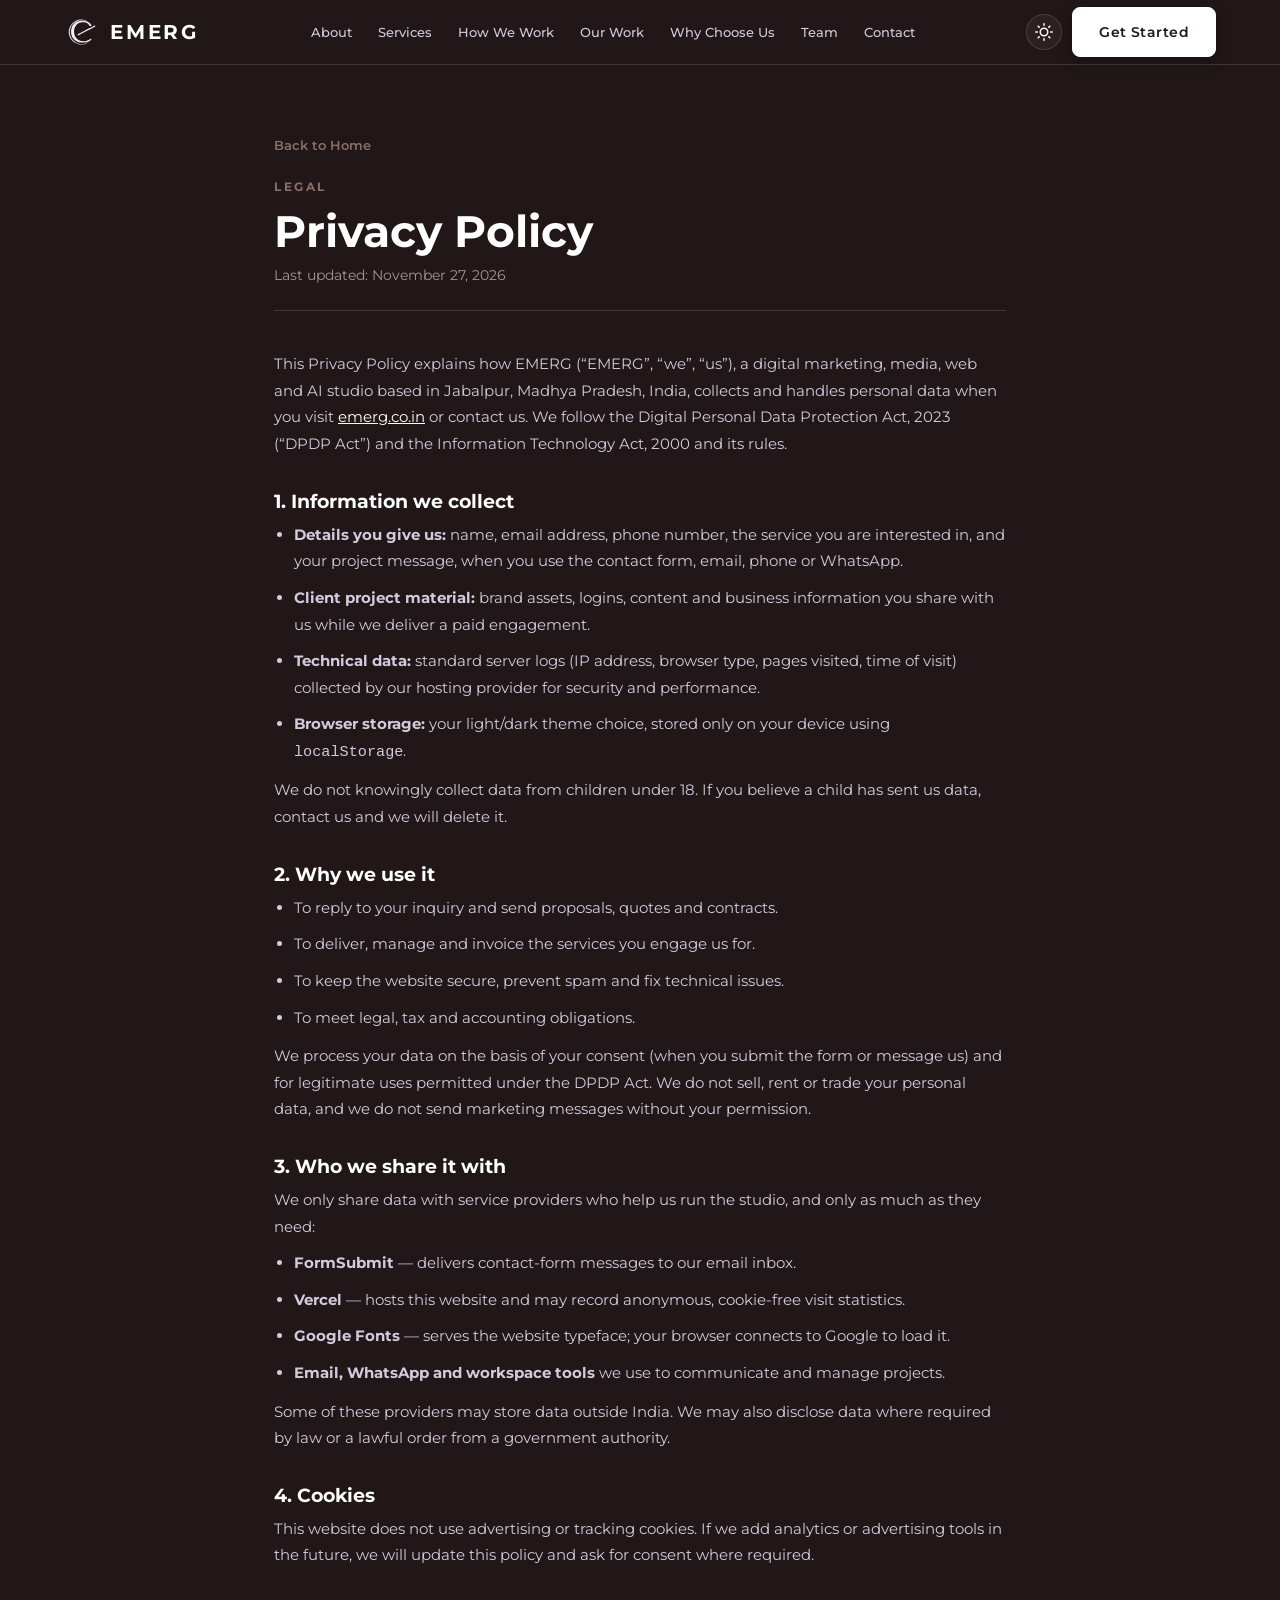
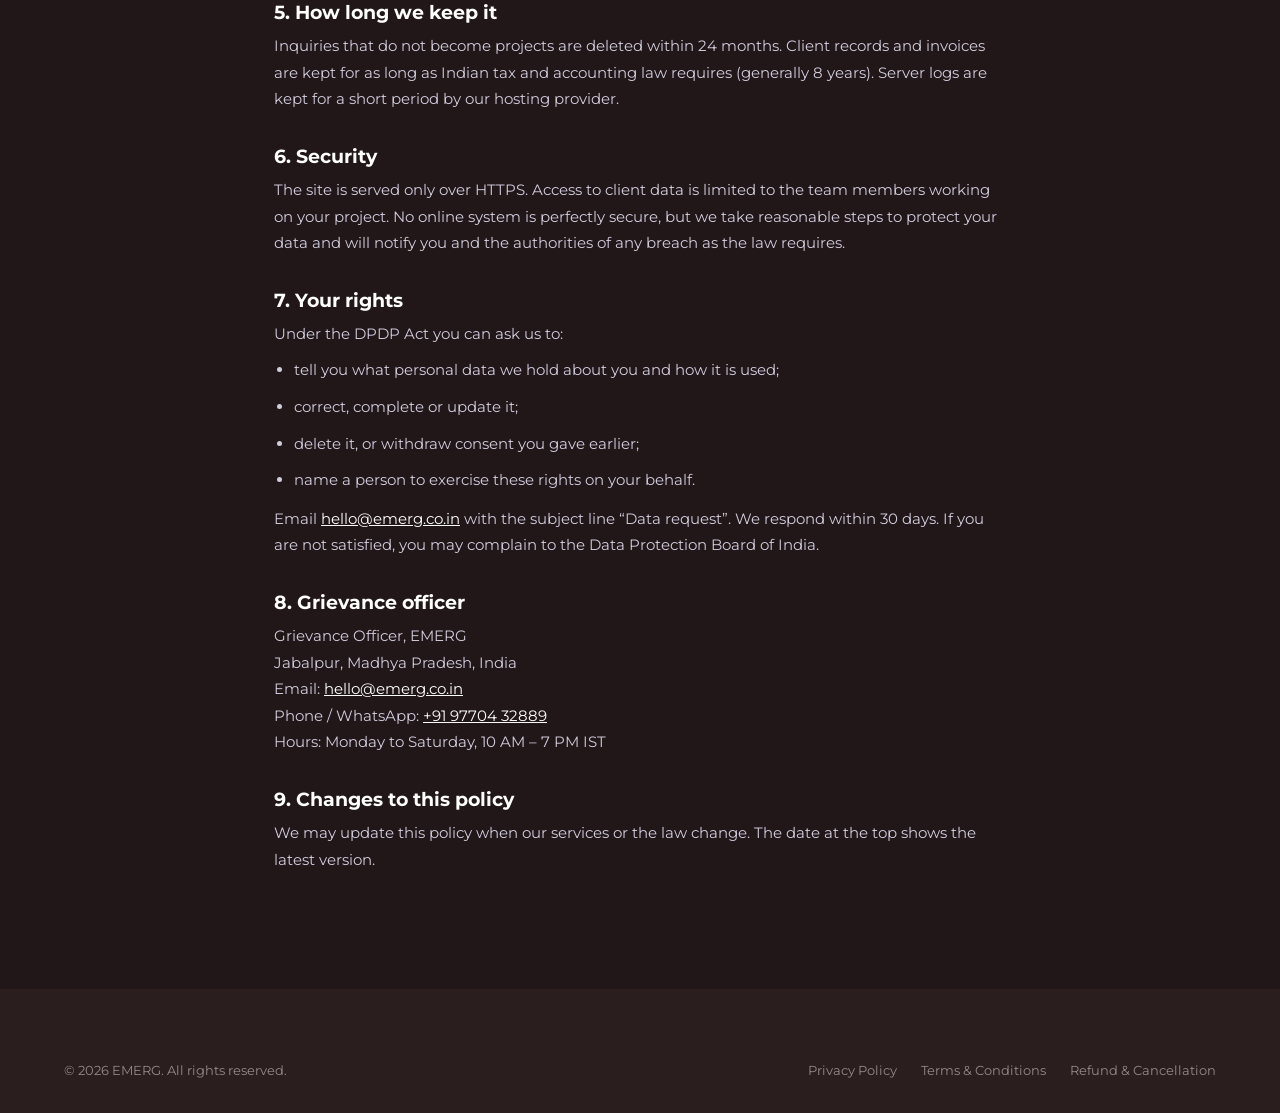
==== commit 7bedc6df: "Optimize mobile, add legal pages, SEO files and security headers" ====
--- a/public/privacy-policy.html
+++ b/public/privacy-policy.html
@@ -99,48 +99,87 @@
         <p class="legal-updated">Last updated: November 27, 2026</p>
 
         <section class="legal-section">
-          <h2>1. Information We Collect</h2>
           <p>
-            When you submit an inquiry through our contact form or communicate with EMERG via email or WhatsApp, we collect only the details you voluntarily provide: your full name, email address, phone number, selected service interest, and project message.
+            This Privacy Policy explains how EMERG (&ldquo;EMERG&rdquo;, &ldquo;we&rdquo;, &ldquo;us&rdquo;), a digital marketing, media, web and AI studio based in Jabalpur, Madhya Pradesh, India, collects and handles personal data when you visit <a href="https://emerg.co.in">emerg.co.in</a> or contact us. We follow the Digital Personal Data Protection Act, 2023 (&ldquo;DPDP Act&rdquo;) and the Information Technology Act, 2000 and its rules.
           </p>
         </section>
 
         <section class="legal-section">
-          <h2>2. How We Use Your Information</h2>
-          <p>We use the information you share strictly to:</p>
-          <ul>
-            <li>Respond to your project inquiries and consultation requests.</li>
-            <li>Prepare project proposals, scope documents, and service agreements.</li>
-            <li>Communicate updates regarding ongoing projects you engage us for.</li>
-          </ul>
-          <p>We do not sell, rent, or trade your personal contact details with third-party marketers or data brokers.</p>
-        </section>
-
-        <section class="legal-section">
-          <h2>3. Form Processing &amp; Third-Party Services</h2>
+          <h2>1. Information we collect</h2>
+          <ul>
+            <li><strong>Details you give us:</strong> name, email address, phone number, the service you are interested in, and your project message, when you use the contact form, email, phone or WhatsApp.</li>
+            <li><strong>Client project material:</strong> brand assets, logins, content and business information you share with us while we deliver a paid engagement.</li>
+            <li><strong>Technical data:</strong> standard server logs (IP address, browser type, pages visited, time of visit) collected by our hosting provider for security and performance.</li>
+            <li><strong>Browser storage:</strong> your light/dark theme choice, stored only on your device using <code>localStorage</code>.</li>
+          </ul>
+          <p>We do not knowingly collect data from children under 18. If you believe a child has sent us data, contact us and we will delete it.</p>
+        </section>
+
+        <section class="legal-section">
+          <h2>2. Why we use it</h2>
+          <ul>
+            <li>To reply to your inquiry and send proposals, quotes and contracts.</li>
+            <li>To deliver, manage and invoice the services you engage us for.</li>
+            <li>To keep the website secure, prevent spam and fix technical issues.</li>
+            <li>To meet legal, tax and accounting obligations.</li>
+          </ul>
+          <p>We process your data on the basis of your consent (when you submit the form or message us) and for legitimate uses permitted under the DPDP Act. We do not sell, rent or trade your personal data, and we do not send marketing messages without your permission.</p>
+        </section>
+
+        <section class="legal-section">
+          <h2>3. Who we share it with</h2>
+          <p>We only share data with service providers who help us run the studio, and only as much as they need:</p>
+          <ul>
+            <li><strong>FormSubmit</strong> &mdash; delivers contact-form messages to our email inbox.</li>
+            <li><strong>Vercel</strong> &mdash; hosts this website and may record anonymous, cookie-free visit statistics.</li>
+            <li><strong>Google Fonts</strong> &mdash; serves the website typeface; your browser connects to Google to load it.</li>
+            <li><strong>Email, WhatsApp and workspace tools</strong> we use to communicate and manage projects.</li>
+          </ul>
+          <p>Some of these providers may store data outside India. We may also disclose data where required by law or a lawful order from a government authority.</p>
+        </section>
+
+        <section class="legal-section">
+          <h2>4. Cookies</h2>
+          <p>This website does not use advertising or tracking cookies. If we add analytics or advertising tools in the future, we will update this policy and ask for consent where required.</p>
+        </section>
+
+        <section class="legal-section">
+          <h2>5. How long we keep it</h2>
+          <p>Inquiries that do not become projects are deleted within 24 months. Client records and invoices are kept for as long as Indian tax and accounting law requires (generally 8 years). Server logs are kept for a short period by our hosting provider.</p>
+        </section>
+
+        <section class="legal-section">
+          <h2>6. Security</h2>
+          <p>The site is served only over HTTPS. Access to client data is limited to the team members working on your project. No online system is perfectly secure, but we take reasonable steps to protect your data and will notify you and the authorities of any breach as the law requires.</p>
+        </section>
+
+        <section class="legal-section">
+          <h2>7. Your rights</h2>
+          <p>Under the DPDP Act you can ask us to:</p>
+          <ul>
+            <li>tell you what personal data we hold about you and how it is used;</li>
+            <li>correct, complete or update it;</li>
+            <li>delete it, or withdraw consent you gave earlier;</li>
+            <li>name a person to exercise these rights on your behalf.</li>
+          </ul>
+          <p>Email <a href="mailto:hello@emerg.co.in">hello@emerg.co.in</a> with the subject line &ldquo;Data request&rdquo;. We respond within 30 days. If you are not satisfied, you may complain to the Data Protection Board of India.</p>
+        </section>
+
+        <section class="legal-section">
+          <h2>8. Grievance officer</h2>
           <p>
-            Inquiries submitted on this website are delivered via FormSubmit to our official studio email address. Embedded social media previews (such as Instagram Reels) are served directly by Instagram and are subject to Meta Platforms' privacy practices when you interact with them. Our site also stores your chosen light/dark display theme preference locally in your browser (`localStorage`).
+            Grievance Officer, EMERG<br />
+            Jabalpur, Madhya Pradesh, India<br />
+            Email: <a href="mailto:hello@emerg.co.in">hello@emerg.co.in</a><br />
+            Phone / WhatsApp: <a href="tel:+919770432889">+91 97704 32889</a><br />
+            Hours: Monday to Saturday, 10 AM &ndash; 7 PM IST
           </p>
         </section>
 
         <section class="legal-section">
-          <h2>4. Data Retention &amp; Your Rights</h2>
-          <p>
-            We retain inquiry correspondence only for as long as necessary to follow up on your request or manage an active client relationship. You may request access to, correction of, or deletion of your inquiry data at any time by contacting us directly.
-          </p>
-        </section>
-
-        <section class="legal-section">
-          <h2>5. Contact Us</h2>
-          <p>
-            If you have questions about this Privacy Policy or how your information is handled, please reach out to EMERG (Jabalpur, Madhya Pradesh, India):
-          </p>
-          <p>
-            Email: <a href="mailto:hello@emerg.co.in">hello@emerg.co.in</a><br />
-            Phone / WhatsApp: <a href="https://wa.me/919770432889" target="_blank" rel="noopener noreferrer">+91 97704 32889</a>
-          </p>
-        </section>
-      </div>
+          <h2>9. Changes to this policy</h2>
+          <p>We may update this policy when our services or the law change. The date at the top shows the latest version.</p>
+        </section>
     </main>
 
     <footer role="contentinfo">
@@ -150,6 +189,7 @@
           <nav class="footer-legal" aria-label="Legal links">
             <a href="privacy-policy.html">Privacy Policy</a>
             <a href="terms-and-conditions.html">Terms &amp; Conditions</a>
+            <a href="refund-policy.html">Refund &amp; Cancellation</a>
           </nav>
         </div>
       </div>
